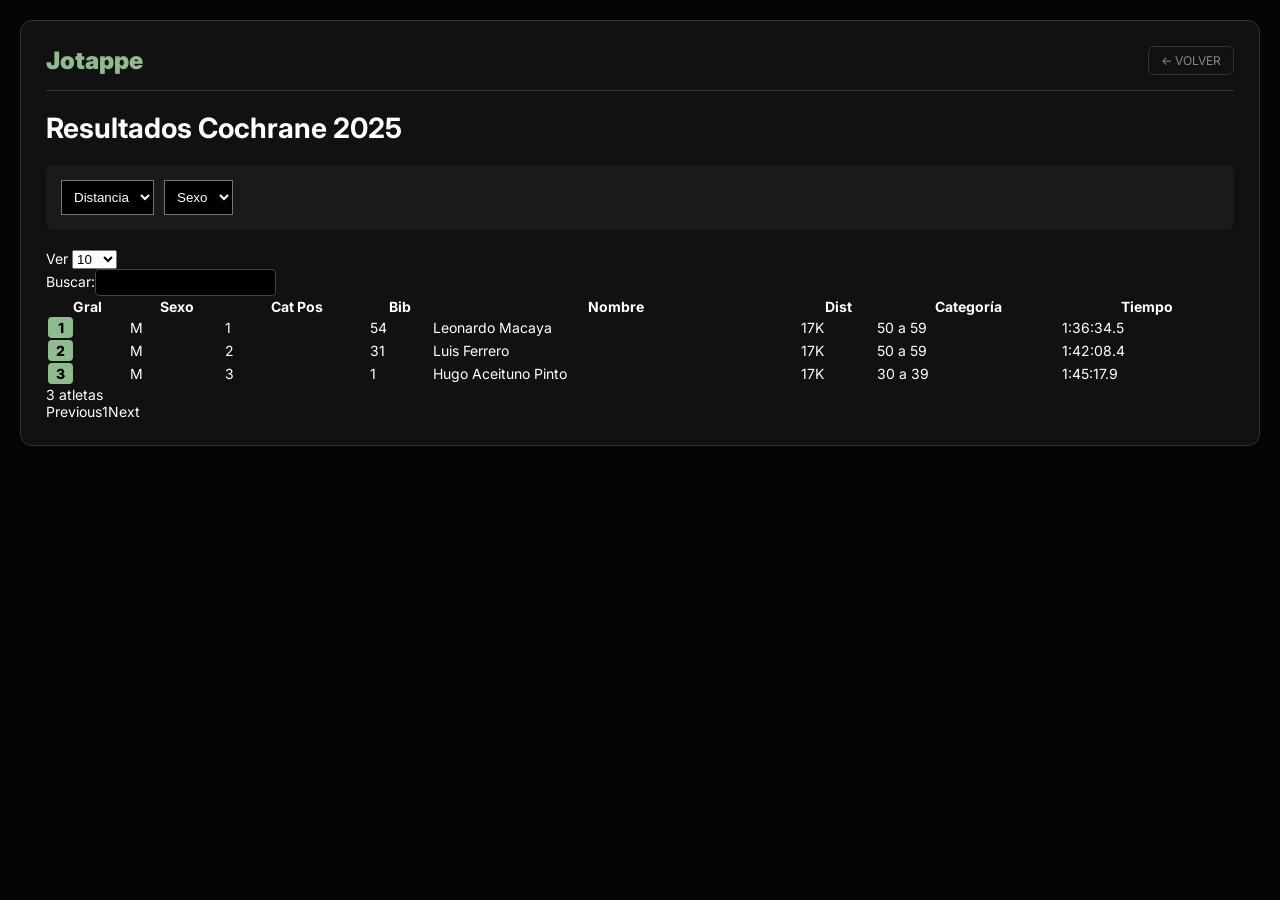
==== cronometraje/cochrane-patagonia-trail-2025/index.html @ 4afd84f4 "feat: importar prototipo Jotappe v2 y preservar páginas deportivas" ====
<!DOCTYPE html>
<html lang="es">
<head>
    <meta charset="UTF-8">
    <meta name="viewport" content="width=device-width, initial-scale=1.0, maximum-scale=1.0, user-scalable=no">
    <title>Resultados Cochrane 2025 | CDT Timing</title>
    
    <link href="https://fonts.googleapis.com/css2?family=Inter:wght@400;700;900&display=swap" rel="stylesheet">
    
    <link rel="stylesheet" href="https://cdn.datatables.net/1.13.6/css/jquery.dataTables.min.css">
    <link rel="stylesheet" href="https://cdn.datatables.net/responsive/2.5.0/css/responsive.dataTables.min.css">
    
    <style>
        :root { --accent: #8fbc8f; --bg-dark: #050505; --text-main: #ffffff; }
        * { box-sizing: border-box; margin: 0; padding: 0; }
        body { background: var(--bg-dark); font-family: 'Inter', sans-serif; color: var(--text-main); padding: 20px; font-size: 14px; }
        .container { max-width: 1300px; margin: 0 auto; background: #111; padding: 25px; border-radius: 12px; border: 1px solid #333; }
        header { display: flex; justify-content: space-between; align-items: center; margin-bottom: 20px; border-bottom: 1px solid #333; padding-bottom: 15px; }
        .logo { font-weight: 900; font-size: 24px; color: var(--accent); text-decoration: none; }
        .back-btn { color: #888; text-decoration: none; font-size: 12px; text-transform: uppercase; border: 1px solid #333; padding: 6px 12px; border-radius: 6px; }
        .rank-badge { font-weight: 800; background: #333; padding: 2px 6px; border-radius: 4px; min-width: 25px; display: inline-block; text-align: center; }
        .rank-gen { background: var(--accent); color: #000; }
        /* Estilo para inputs de búsqueda de DataTables */
        .dataTables_filter input { background: #000 !important; color: #fff !important; border: 1px solid #444 !important; border-radius: 4px; padding: 5px; }
    </style>
</head>
<body>
    <div class="container">
        <header>
            <a href="../../index.html" class="logo">Jotappe</a>
            <a href="../../cronometraje-deportivo.html" class="back-btn">← Volver</a>
        </header>

        <h1 style="margin-bottom: 20px;">Resultados Cochrane 2025</h1>

        <div style="display: flex; gap: 10px; margin-bottom: 20px; background: #1a1a1a; padding: 15px; border-radius: 8px;">
            <select id="filtroDistancia" style="background:#000; color:#fff; padding:8px;"><option value="">Distancia</option></select>
            <select id="filtroSexo" style="background:#000; color:#fff; padding:8px;"><option value="">Sexo</option><option value="M">M</option><option value="F">F</option></select>
        </div>

        <table id="tablaResultados" class="display responsive nowrap" style="width:100%">
            <thead>
                <tr><th>Gral</th><th>Sexo</th><th>Cat Pos</th><th>Bib</th><th>Nombre</th><th>Dist</th><th>Categoría</th><th>Tiempo</th></tr>
            </thead>
            <tbody></tbody>
        </table>
    </div>

    <script src="../../assets/jquery-3.7.0.min.js"></script>
    <script src="../../assets/jquery.dataTables.min.js"></script> <script src="../../assets/dataTables.responsive.min.js"></script>

    <script>
        const rawData = [["1", "54", "Leonardo Macaya", "17K", "50 a 59", "1:36:34.5"], ["2", "31", "Luis Ferrero", "17K", "50 a 59", "1:42:08.4"], ["3", "1", "Hugo Aceituno Pinto", "17K", "30 a 39", "1:45:17.9"]]; // Pega aquí los 202

        $(document).ready(function() {
            let processedData = rawData.map(row => ({
                posGral: row[0], bib: row[1], nombre: row[2], dist: row[3],
                sexo: row[4].includes(' F') ? 'F' : 'M',
                originalCat: row[4], tiempo: row[5]
            }));

            var table = $('#tablaResultados').DataTable({
                data: processedData,
                columns: [
                    { data: 'posGral', render: d => `<span class="rank-badge rank-gen">${d}</span>` },
                    { data: null, render: d => d.sexo },
                    { data: 'posGral' },
                    { data: 'bib' },
                    { data: 'nombre' },
                    { data: 'dist' },
                    { data: 'originalCat' },
                    { data: 'tiempo' }
                ],
                responsive: true,
                language: { search: "Buscar:", lengthMenu: "Ver _MENU_", info: "_TOTAL_ atletas" },
                initComplete: function() {
                    let dists = [...new Set(processedData.map(r => r.dist))];
                    dists.forEach(d => $('#filtroDistancia').append(`<option value="${d}">${d}</option>`));
                }
            });

            $('#filtroDistancia, #filtroSexo').on('change', function() {
                table.column(5).search($('#filtroDistancia').val());
                table.column(1).search($('#filtroSexo').val());
                table.draw();
            });
        });
    </script>
</body>
</html>
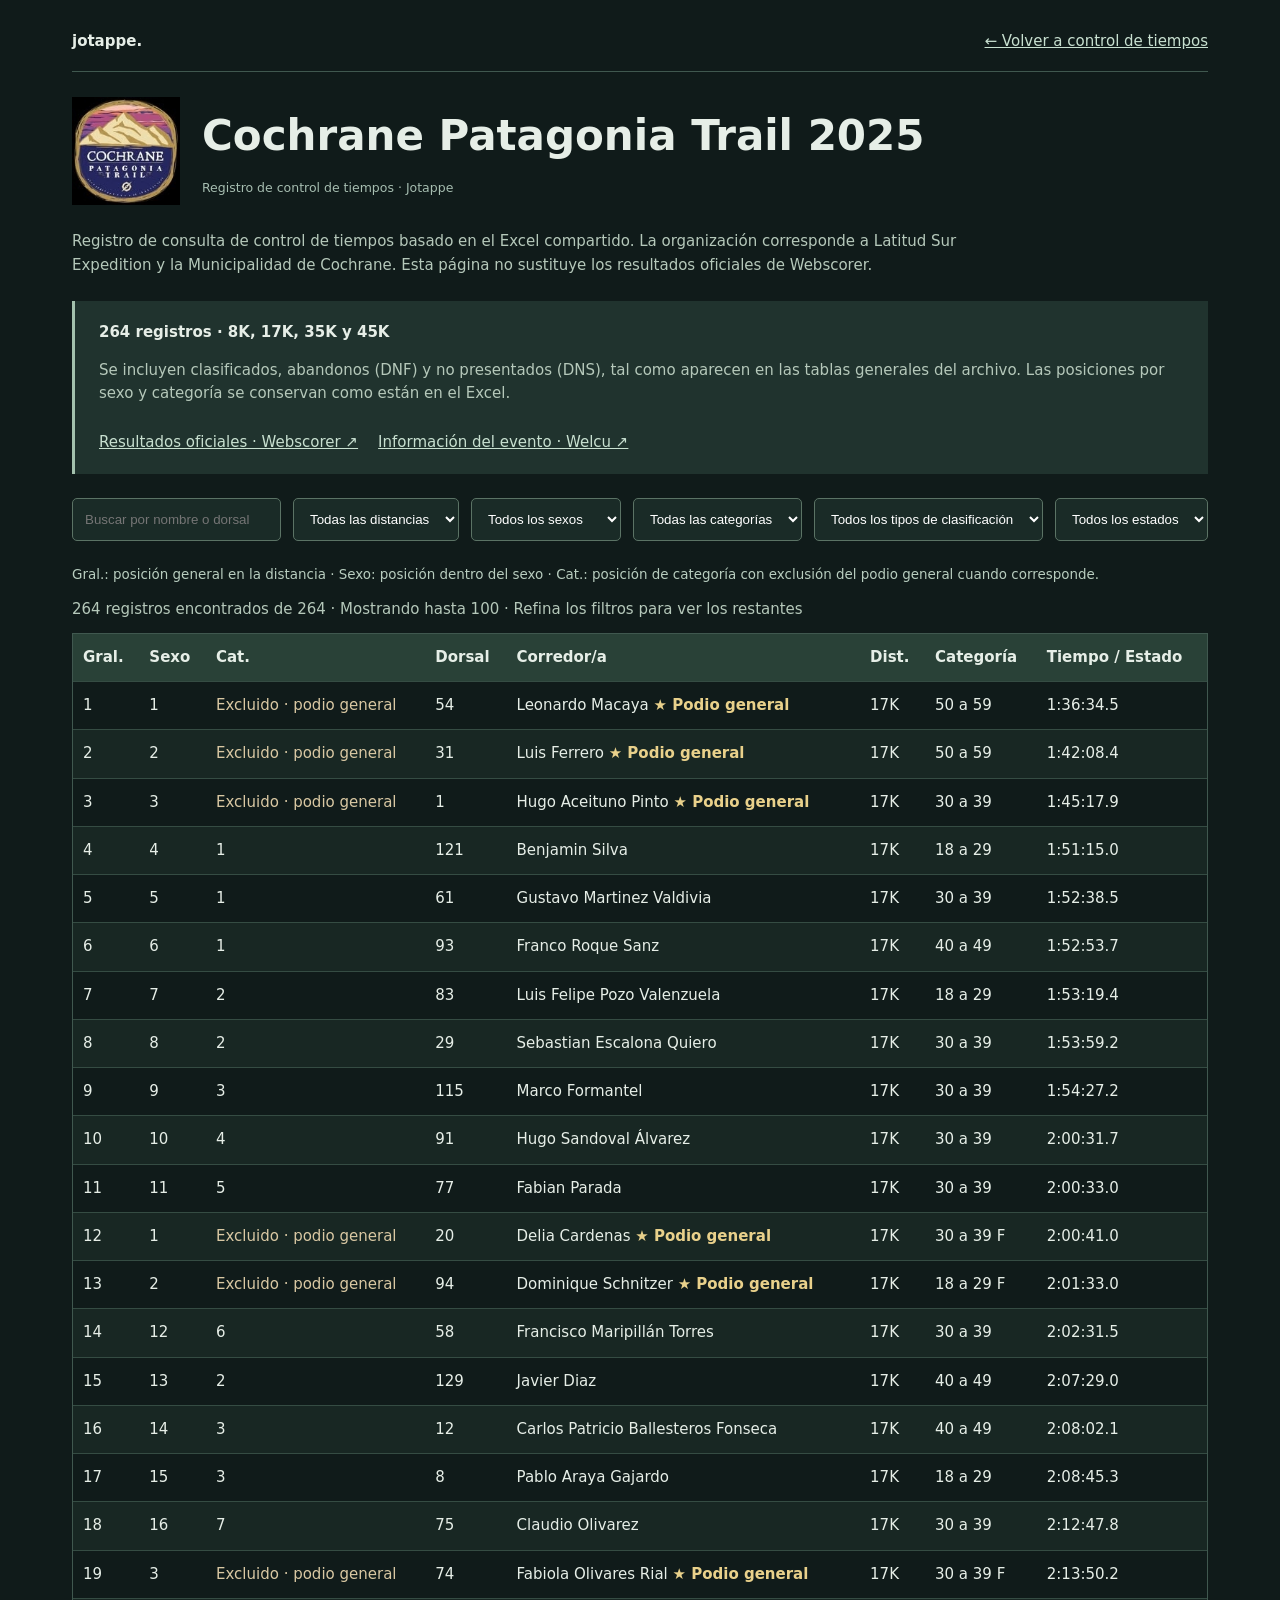
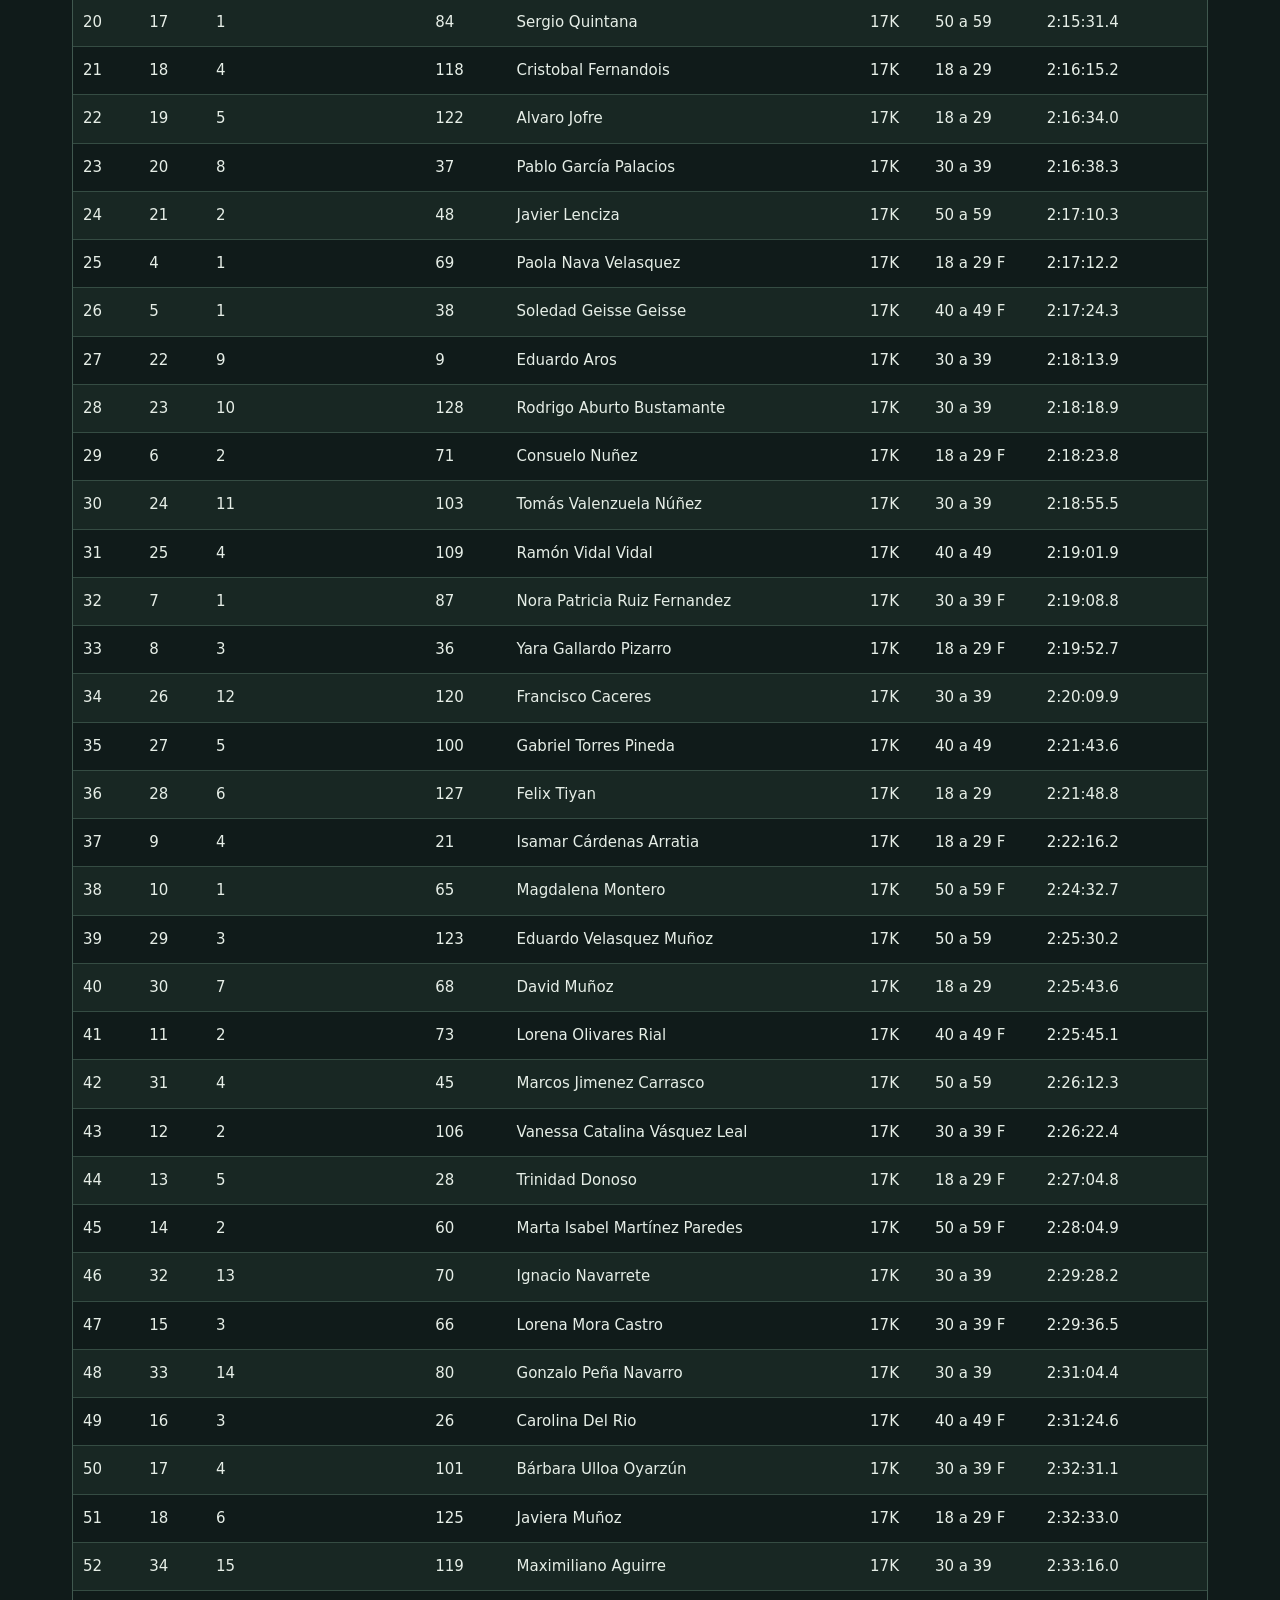
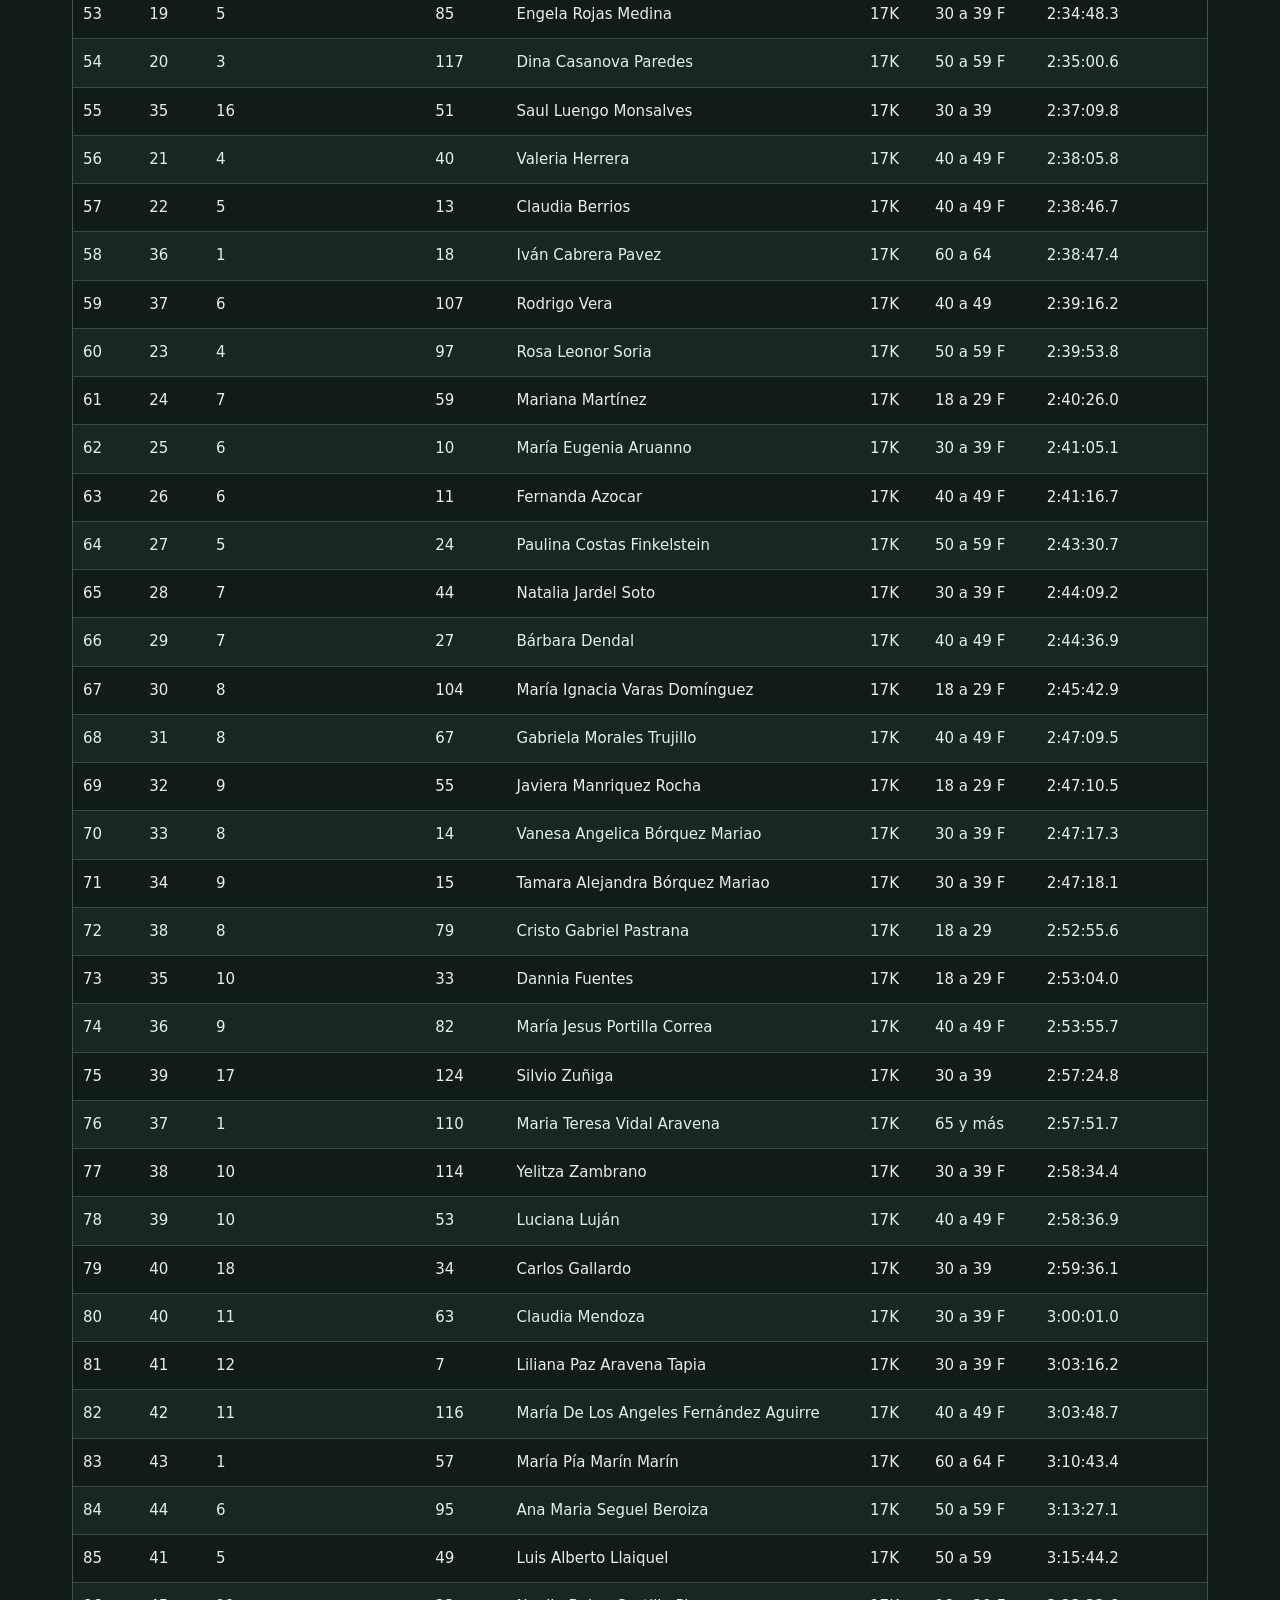
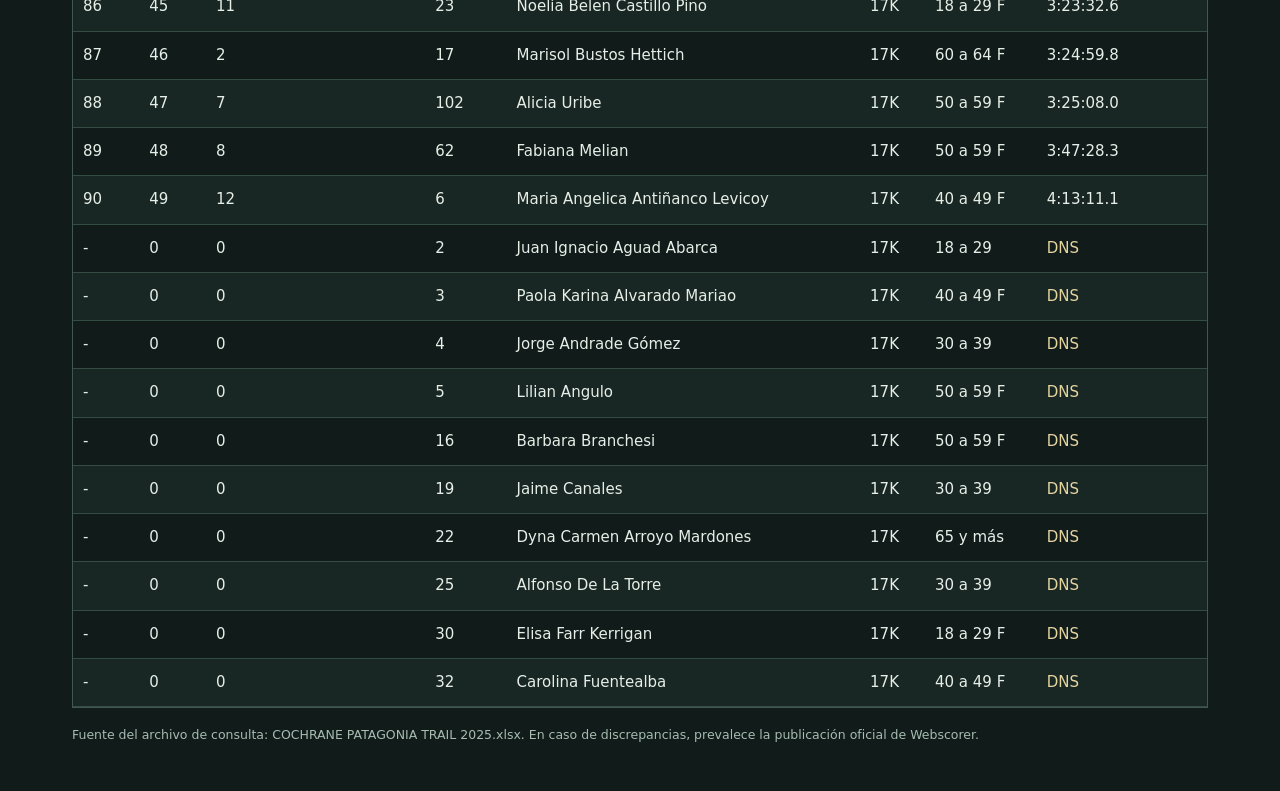
==== commit 5ae1dc9b: "publish: consulta Cochrane 2025 validada con Webscorer, sin cuadro de premiacion" ====
--- a/cronometraje/cochrane-patagonia-trail-2025/index.html
+++ b/cronometraje/cochrane-patagonia-trail-2025/index.html
@@ -1,90 +1,2 @@
-<!DOCTYPE html>
-<html lang="es">
-<head>
-    <meta charset="UTF-8">
-    <meta name="viewport" content="width=device-width, initial-scale=1.0, maximum-scale=1.0, user-scalable=no">
-    <title>Resultados Cochrane 2025 | CDT Timing</title>
-    
-    <link href="https://fonts.googleapis.com/css2?family=Inter:wght@400;700;900&display=swap" rel="stylesheet">
-    
-    <link rel="stylesheet" href="https://cdn.datatables.net/1.13.6/css/jquery.dataTables.min.css">
-    <link rel="stylesheet" href="https://cdn.datatables.net/responsive/2.5.0/css/responsive.dataTables.min.css">
-    
-    <style>
-        :root { --accent: #8fbc8f; --bg-dark: #050505; --text-main: #ffffff; }
-        * { box-sizing: border-box; margin: 0; padding: 0; }
-        body { background: var(--bg-dark); font-family: 'Inter', sans-serif; color: var(--text-main); padding: 20px; font-size: 14px; }
-        .container { max-width: 1300px; margin: 0 auto; background: #111; padding: 25px; border-radius: 12px; border: 1px solid #333; }
-        header { display: flex; justify-content: space-between; align-items: center; margin-bottom: 20px; border-bottom: 1px solid #333; padding-bottom: 15px; }
-        .logo { font-weight: 900; font-size: 24px; color: var(--accent); text-decoration: none; }
-        .back-btn { color: #888; text-decoration: none; font-size: 12px; text-transform: uppercase; border: 1px solid #333; padding: 6px 12px; border-radius: 6px; }
-        .rank-badge { font-weight: 800; background: #333; padding: 2px 6px; border-radius: 4px; min-width: 25px; display: inline-block; text-align: center; }
-        .rank-gen { background: var(--accent); color: #000; }
-        /* Estilo para inputs de búsqueda de DataTables */
-        .dataTables_filter input { background: #000 !important; color: #fff !important; border: 1px solid #444 !important; border-radius: 4px; padding: 5px; }
-    </style>
-</head>
-<body>
-    <div class="container">
-        <header>
-            <a href="../../index.html" class="logo">Jotappe</a>
-            <a href="../../cronometraje-deportivo.html" class="back-btn">← Volver</a>
-        </header>
-
-        <h1 style="margin-bottom: 20px;">Resultados Cochrane 2025</h1>
-
-        <div style="display: flex; gap: 10px; margin-bottom: 20px; background: #1a1a1a; padding: 15px; border-radius: 8px;">
-            <select id="filtroDistancia" style="background:#000; color:#fff; padding:8px;"><option value="">Distancia</option></select>
-            <select id="filtroSexo" style="background:#000; color:#fff; padding:8px;"><option value="">Sexo</option><option value="M">M</option><option value="F">F</option></select>
-        </div>
-
-        <table id="tablaResultados" class="display responsive nowrap" style="width:100%">
-            <thead>
-                <tr><th>Gral</th><th>Sexo</th><th>Cat Pos</th><th>Bib</th><th>Nombre</th><th>Dist</th><th>Categoría</th><th>Tiempo</th></tr>
-            </thead>
-            <tbody></tbody>
-        </table>
-    </div>
-
-    <script src="../../assets/jquery-3.7.0.min.js"></script>
-    <script src="../../assets/jquery.dataTables.min.js"></script> <script src="../../assets/dataTables.responsive.min.js"></script>
-
-    <script>
-        const rawData = [["1", "54", "Leonardo Macaya", "17K", "50 a 59", "1:36:34.5"], ["2", "31", "Luis Ferrero", "17K", "50 a 59", "1:42:08.4"], ["3", "1", "Hugo Aceituno Pinto", "17K", "30 a 39", "1:45:17.9"]]; // Pega aquí los 202
-
-        $(document).ready(function() {
-            let processedData = rawData.map(row => ({
-                posGral: row[0], bib: row[1], nombre: row[2], dist: row[3],
-                sexo: row[4].includes(' F') ? 'F' : 'M',
-                originalCat: row[4], tiempo: row[5]
-            }));
-
-            var table = $('#tablaResultados').DataTable({
-                data: processedData,
-                columns: [
-                    { data: 'posGral', render: d => `<span class="rank-badge rank-gen">${d}</span>` },
-                    { data: null, render: d => d.sexo },
-                    { data: 'posGral' },
-                    { data: 'bib' },
-                    { data: 'nombre' },
-                    { data: 'dist' },
-                    { data: 'originalCat' },
-                    { data: 'tiempo' }
-                ],
-                responsive: true,
-                language: { search: "Buscar:", lengthMenu: "Ver _MENU_", info: "_TOTAL_ atletas" },
-                initComplete: function() {
-                    let dists = [...new Set(processedData.map(r => r.dist))];
-                    dists.forEach(d => $('#filtroDistancia').append(`<option value="${d}">${d}</option>`));
-                }
-            });
-
-            $('#filtroDistancia, #filtroSexo').on('change', function() {
-                table.column(5).search($('#filtroDistancia').val());
-                table.column(1).search($('#filtroSexo').val());
-                table.draw();
-            });
-        });
-    </script>
-</body>
-</html>
+<!doctype html><html lang="es"><head><meta charset="utf-8"><meta name="viewport" content="width=device-width,initial-scale=1"><title>Registro de control de tiempos · Cochrane Patagonia Trail 2025 | Jotappe</title><style>
+:root{color-scheme:dark;--bg:#101b1a;--card:#20332e;--line:#40584f;--txt:#e6eee7;--muted:#b5c8ba}*{box-sizing:border-box}body{margin:0;background:var(--bg);color:var(--txt);font:15px/1.55 system-ui,Arial,sans-serif}.wrap{max-width:1180px;margin:auto;padding:30px 22px}header{display:flex;justify-content:space-between;align-items:center;border-bottom:1px solid var(--line);padding-bottom:18px}.event-header{display:flex;gap:22px;align-items:center;margin:25px 0}.event-logo{width:108px;height:108px;object-fit:contain;flex-shrink:0}.event-header h1{margin:0 0 8px}.podium{font-weight:700;color:#e9d18b}.no-category{color:#d9c8a3}.award-legend{font-size:.84rem;color:#b8cdbf;margin-bottom:12px}@media(max-width:600px){.event-logo{width:78px;height:78px}.event-header{gap:12px}}a{color:#c8e0d0}h1{font-size:clamp(26px,4vw,42px);margin:32px 0 10px}p{color:var(--muted)}.intro{max-width:900px}.meta{background:var(--card);padding:20px 24px;margin:24px 0;border-left:3px solid #a3c1ad}.filters{display:flex;flex-wrap:wrap;gap:12px;margin:24px 0}.filters>*{background:#1a2b27;border:1px solid #5b7365;color:white;padding:12px;border-radius:5px;min-width:150px}input{flex:1;min-width:220px}.stats{color:var(--muted);margin:12px 0}.table-scroll{overflow-x:auto;border:1px solid var(--line)}table{border-collapse:collapse;width:100%;min-width:860px}th,td{text-align:left;padding:12px 10px;border-bottom:1px solid #354c43}th{background:#294137;position:sticky;top:0}tr:nth-child(even){background:#182723}.status{color:#e3d4a0}small{color:#a6bdb0}.links{display:flex;gap:20px;flex-wrap:wrap;margin-top:25px}@media(max-width:600px){.wrap{padding:18px 12px}.meta{padding:16px}.filters>*{flex:1}}</style></head><body><main class="wrap"><header><strong>jotappe.</strong><a href="../../cronometraje-deportivo.html">← Volver a control de tiempos</a></header><div class="event-header"><img class="event-logo" src="[data-uri]" alt="Logotipo oficial de Cochrane Patagonia Trail 2025"><div><h1>Cochrane Patagonia Trail 2025</h1><small>Registro de control de tiempos · Jotappe</small></div></div><p class="intro">Registro de consulta de control de tiempos basado en el Excel compartido. La organización corresponde a Latitud Sur Expedition y la Municipalidad de Cochrane. Esta página no sustituye los resultados oficiales de Webscorer.</p><div class="meta"><strong>264 registros · 8K, 17K, 35K y 45K</strong><p>Se incluyen clasificados, abandonos (DNF) y no presentados (DNS), tal como aparecen en las tablas generales del archivo. Las posiciones por sexo y categoría se conservan como están en el Excel.</p><div class="links"><a href="https://www.webscorer.com/race?raceid=414865&amp;embed=1" target="_blank" rel="noopener">Resultados oficiales · Webscorer ↗</a><a href="https://welcu.com/lse-latitud-sur/cochrane-patagonia-trail-2025" target="_blank" rel="noopener">Información del evento · Welcu ↗</a></div></div><div class="filters"><input id="q" type="search" placeholder="Buscar por nombre o dorsal" aria-label="Buscar"><select id="dist"><option value="">Todas las distancias</option><option>8K</option><option>17K</option><option>35K</option><option>45K</option></select><select id="gender"><option value="">Todos los sexos</option><option value="F">Femenino</option><option value="M">Masculino</option></select><select id="category"><option value="">Todas las categorías</option></select><select id="award"><option value="">Todos los tipos de clasificación</option><option value="podium">Podio general por sexo</option><option value="category">Clasificación por categoría</option></select><select id="status"><option value="">Todos los estados</option><option value="FIN">Con tiempo</option><option value="DNS">DNS</option><option value="DNF">DNF</option></select></div><p class="award-legend">Gral.: posición general en la distancia · Sexo: posición dentro del sexo · Cat.: posición de categoría con exclusión del podio general cuando corresponde.</p><p class="stats" id="count" aria-live="polite"></p><div class="table-scroll"><table><thead><tr><th>Gral.</th><th>Sexo</th><th>Cat.</th><th>Dorsal</th><th>Corredor/a</th><th>Dist.</th><th>Categoría</th><th>Tiempo / Estado</th></tr></thead><tbody id="body"></tbody></table></div><p><small>Fuente del archivo de consulta: COCHRANE PATAGONIA TRAIL 2025.xlsx. En caso de discrepancias, prevalece la publicación oficial de Webscorer.</small></p></main><script>const DATA=[["1","54","Leonardo Macaya","17K","50 a 59","M","1:36:34.5","1","0"],["2","31","Luis Ferrero","17K","50 a 59","M","1:42:08.4","2","0"],["3","1","Hugo Aceituno Pinto","17K","30 a 39","M","1:45:17.9","3","0"],["4","121","Benjamin Silva","17K","18 a 29","M","1:51:15.0","4","1"],["5","61","Gustavo Martinez Valdivia","17K","30 a 39","M","1:52:38.5","5","1"],["6","93","Franco Roque Sanz","17K","40 a 49","M","1:52:53.7","6","1"],["7","83","Luis Felipe Pozo Valenzuela","17K","18 a 29","M","1:53:19.4","7","2"],["8","29","Sebastian Escalona Quiero","17K","30 a 39","M","1:53:59.2","8","2"],["9","115","Marco Formantel","17K","30 a 39","M","1:54:27.2","9","3"],["10","91","Hugo Sandoval Álvarez","17K","30 a 39","M","2:00:31.7","10","4"],["11","77","Fabian Parada","17K","30 a 39","M","2:00:33.0","11","5"],["12","20","Delia Cardenas","17K","30 a 39 F","F","2:00:41.0","1","0"],["13","94","Dominique Schnitzer","17K","18 a 29 F","F","2:01:33.0","2","0"],["14","58","Francisco Maripillán Torres","17K","30 a 39","M","2:02:31.5","12","6"],["15","129","Javier Diaz","17K","40 a 49","M","2:07:29.0","13","2"],["16","12","Carlos Patricio Ballesteros Fonseca","17K","40 a 49","M","2:08:02.1","14","3"],["17","8","Pablo Araya Gajardo","17K","18 a 29","M","2:08:45.3","15","3"],["18","75","Claudio Olivarez","17K","30 a 39","M","2:12:47.8","16","7"],["19","74","Fabiola Olivares Rial","17K","30 a 39 F","F","2:13:50.2","3","0"],["20","84","Sergio Quintana","17K","50 a 59","M","2:15:31.4","17","1"],["21","118","Cristobal Fernandois","17K","18 a 29","M","2:16:15.2","18","4"],["22","122","Alvaro Jofre","17K","18 a 29","M","2:16:34.0","19","5"],["23","37","Pablo García Palacios","17K","30 a 39","M","2:16:38.3","20","8"],["24","48","Javier Lenciza","17K","50 a 59","M","2:17:10.3","21","2"],["25","69","Paola Nava Velasquez","17K","18 a 29 F","F","2:17:12.2","4","1"],["26","38","Soledad Geisse Geisse","17K","40 a 49 F","F","2:17:24.3","5","1"],["27","9","Eduardo Aros","17K","30 a 39","M","2:18:13.9","22","9"],["28","128","Rodrigo Aburto Bustamante","17K","30 a 39","M","2:18:18.9","23","10"],["29","71","Consuelo Nuñez","17K","18 a 29 F","F","2:18:23.8","6","2"],["30","103","Tomás Valenzuela Núñez","17K","30 a 39","M","2:18:55.5","24","11"],["31","109","Ramón Vidal Vidal","17K","40 a 49","M","2:19:01.9","25","4"],["32","87","Nora Patricia Ruiz Fernandez","17K","30 a 39 F","F","2:19:08.8","7","1"],["33","36","Yara Gallardo Pizarro","17K","18 a 29 F","F","2:19:52.7","8","3"],["34","120","Francisco Caceres","17K","30 a 39","M","2:20:09.9","26","12"],["35","100","Gabriel Torres Pineda","17K","40 a 49","M","2:21:43.6","27","5"],["36","127","Felix Tiyan","17K","18 a 29","M","2:21:48.8","28","6"],["37","21","Isamar Cárdenas Arratia","17K","18 a 29 F","F","2:22:16.2","9","4"],["38","65","Magdalena Montero","17K","50 a 59 F","F","2:24:32.7","10","1"],["39","123","Eduardo Velasquez Muñoz","17K","50 a 59","M","2:25:30.2","29","3"],["40","68","David Muñoz","17K","18 a 29","M","2:25:43.6","30","7"],["41","73","Lorena Olivares Rial","17K","40 a 49 F","F","2:25:45.1","11","2"],["42","45","Marcos Jimenez Carrasco","17K","50 a 59","M","2:26:12.3","31","4"],["43","106","Vanessa Catalina Vásquez Leal","17K","30 a 39 F","F","2:26:22.4","12","2"],["44","28","Trinidad Donoso","17K","18 a 29 F","F","2:27:04.8","13","5"],["45","60","Marta Isabel Martínez Paredes","17K","50 a 59 F","F","2:28:04.9","14","2"],["46","70","Ignacio Navarrete","17K","30 a 39","M","2:29:28.2","32","13"],["47","66","Lorena Mora Castro","17K","30 a 39 F","F","2:29:36.5","15","3"],["48","80","Gonzalo Peña Navarro","17K","30 a 39","M","2:31:04.4","33","14"],["49","26","Carolina Del Rio","17K","40 a 49 F","F","2:31:24.6","16","3"],["50","101","Bárbara Ulloa Oyarzún","17K","30 a 39 F","F","2:32:31.1","17","4"],["51","125","Javiera Muñoz","17K","18 a 29 F","F","2:32:33.0","18","6"],["52","119","Maximiliano Aguirre","17K","30 a 39","M","2:33:16.0","34","15"],["53","85","Engela Rojas Medina","17K","30 a 39 F","F","2:34:48.3","19","5"],["54","117","Dina Casanova Paredes","17K","50 a 59 F","F","2:35:00.6","20","3"],["55","51","Saul Luengo Monsalves","17K","30 a 39","M","2:37:09.8","35","16"],["56","40","Valeria Herrera","17K","40 a 49 F","F","2:38:05.8","21","4"],["57","13","Claudia Berrios","17K","40 a 49 F","F","2:38:46.7","22","5"],["58","18","Iván Cabrera Pavez","17K","60 a 64","M","2:38:47.4","36","1"],["59","107","Rodrigo Vera","17K","40 a 49","M","2:39:16.2","37","6"],["60","97","Rosa Leonor Soria","17K","50 a 59 F","F","2:39:53.8","23","4"],["61","59","Mariana Martínez","17K","18 a 29 F","F","2:40:26.0","24","7"],["62","10","María Eugenia Aruanno","17K","30 a 39 F","F","2:41:05.1","25","6"],["63","11","Fernanda Azocar","17K","40 a 49 F","F","2:41:16.7","26","6"],["64","24","Paulina Costas Finkelstein","17K","50 a 59 F","F","2:43:30.7","27","5"],["65","44","Natalia Jardel Soto","17K","30 a 39 F","F","2:44:09.2","28","7"],["66","27","Bárbara Dendal","17K","40 a 49 F","F","2:44:36.9","29","7"],["67","104","María Ignacia Varas Domínguez","17K","18 a 29 F","F","2:45:42.9","30","8"],["68","67","Gabriela Morales Trujillo","17K","40 a 49 F","F","2:47:09.5","31","8"],["69","55","Javiera Manriquez Rocha","17K","18 a 29 F","F","2:47:10.5","32","9"],["70","14","Vanesa Angelica Bórquez Mariao","17K","30 a 39 F","F","2:47:17.3","33","8"],["71","15","Tamara Alejandra Bórquez Mariao","17K","30 a 39 F","F","2:47:18.1","34","9"],["72","79","Cristo Gabriel Pastrana","17K","18 a 29","M","2:52:55.6","38","8"],["73","33","Dannia Fuentes","17K","18 a 29 F","F","2:53:04.0","35","10"],["74","82","María Jesus Portilla Correa","17K","40 a 49 F","F","2:53:55.7","36","9"],["75","124","Silvio Zuñiga","17K","30 a 39","M","2:57:24.8","39","17"],["76","110","Maria Teresa Vidal Aravena","17K","65 y más","F","2:57:51.7","37","1"],["77","114","Yelitza Zambrano","17K","30 a 39 F","F","2:58:34.4","38","10"],["78","53","Luciana Luján","17K","40 a 49 F","F","2:58:36.9","39","10"],["79","34","Carlos Gallardo","17K","30 a 39","M","2:59:36.1","40","18"],["80","63","Claudia Mendoza","17K","30 a 39 F","F","3:00:01.0","40","11"],["81","7","Liliana Paz Aravena Tapia","17K","30 a 39 F","F","3:03:16.2","41","12"],["82","116","María De Los Angeles Fernández Aguirre","17K","40 a 49 F","F","3:03:48.7","42","11"],["83","57","María Pía Marín Marín","17K","60 a 64 F","F","3:10:43.4","43","1"],["84","95","Ana Maria Seguel Beroiza","17K","50 a 59 F","F","3:13:27.1","44","6"],["85","49","Luis Alberto Llaiquel","17K","50 a 59","M","3:15:44.2","41","5"],["86","23","Noelia Belen Castillo Pino","17K","18 a 29 F","F","3:23:32.6","45","11"],["87","17","Marisol Bustos Hettich","17K","60 a 64 F","F","3:24:59.8","46","2"],["88","102","Alicia Uribe","17K","50 a 59 F","F","3:25:08.0","47","7"],["89","62","Fabiana Melian","17K","50 a 59 F","F","3:47:28.3","48","8"],["90","6","Maria Angelica Antiñanco Levicoy","17K","40 a 49 F","F","4:13:11.1","49","12"],["-","2","Juan Ignacio Aguad Abarca","17K","18 a 29","M","DNS","0","0"],["-","3","Paola Karina Alvarado Mariao","17K","40 a 49 F","F","DNS","0","0"],["-","4","Jorge Andrade Gómez","17K","30 a 39","M","DNS","0","0"],["-","5","Lilian Angulo","17K","50 a 59 F","F","DNS","0","0"],["-","16","Barbara Branchesi","17K","50 a 59 F","F","DNS","0","0"],["-","19","Jaime Canales","17K","30 a 39","M","DNS","0","0"],["-","22","Dyna Carmen Arroyo Mardones","17K","65 y más","F","DNS","0","0"],["-","25","Alfonso De La Torre","17K","30 a 39","M","DNS","0","0"],["-","30","Elisa Farr Kerrigan","17K","18 a 29 F","F","DNS","0","0"],["-","32","Carolina Fuentealba","17K","40 a 49 F","F","DNS","0","0"],["-","35","Francisco Gallardo Barrientos","17K","30 a 39","M","DNS","0","0"],["-","39","Daniel Groves","17K","40 a 49","M","DNS","0","0"],["-","41","Victoria Andrea Huenuman","17K","30 a 39 F","F","DNS","0","0"],["-","42","Q Isamitt","17K","40 a 49","M","DNS","0","0"],["-","43","Eduardo Jara Bizama","17K","40 a 49","M","DNS","0","0"],["-","47","Ismael Lemos","17K","50 a 59","M","DNS","0","0"],["-","50","Isidora Llarena","17K","30 a 39 F","F","DNS","0","0"],["-","56","Gonzalo Marchant","17K","30 a 39","M","DNS","0","0"],["-","64","David Millalonco","17K","30 a 39","M","DNS","0","0"],["-","72","Paulina Olivares Alarcón","17K","18 a 29 F","F","DNS","0","0"],["-","76","Simón Jesús Pacheco Zurita","17K","30 a 39","M","DNS","0","0"],["-","78","Pamela Paredes Munoz","17K","50 a 59 F","F","DNS","0","0"],["-","81","Monserrat Poblete Roa","17K","30 a 39 F","F","DNS","0","0"],["-","86","Romina Rosas Castro","17K","30 a 39 F","F","DNS","0","0"],["-","88","Adriana Rutherford","17K","30 a 39 F","F","DNS","0","0"],["-","89","Juan Alejandro Sáenz Passeron","17K","30 a 39","M","DNS","0","0"],["-","90","Benjamin Sandoval","17K","18 a 29","M","DNS","0","0"],["-","92","Kevin Alexander Santander Espinoza","17K","18 a 29","M","DNS","0","0"],["-","96","Michael Simon","17K","40 a 49","M","DNS","0","0"],["-","98","Viktoria Stoiser","17K","30 a 39 F","F","DNS","0","0"],["-","99","Joao Teran Flores","17K","30 a 39","M","DNS","0","0"],["-","105","Maria Consuelo Vargas","17K","30 a 39 F","F","DNS","0","0"],["-","108","Sebastián Victorero","17K","50 a 59","M","DNS","0","0"],["-","111","Tamara Villa","17K","18 a 29 F","F","DNS","0","0"],["-","112","Eduardo Villafranca","17K","40 a 49","M","DNS","0","0"],["-","113","Bladymir Vogt","17K","40 a 49","M","DNS","0","0"],["-","126","Armin Rodriguez","17K","18 a 29","M","DNS","0","0"],["1","239","Eugenio Parra","35K","40 a 49","M","3:56:30.7","1","0"],["2","224","Gustavo Jara","35K","30 a 39","M","4:25:31.1","2","0"],["3","200","Cristian Aguilar","35K","30 a 39","M","4:37:19.7","3","0"],["4","253","Nicolas Valdivieso","35K","40 a 49","M","4:37:36.0","4","1"],["5","213","Pilar Corvalán","35K","30 a 39 F","F","4:39:35.9","1","0"],["6","229","Felipe Montero Brunner","35K","50 a 59","M","4:53:09.3","5","1"],["7","216","Cristian Díaz Guzmán","35K","18 a 29","M","4:54:13.4","6","1"],["8","206","Ivan Silva","35K","30 a 39","M","4:57:19.6","7","1"],["9","261","Maxine Ritter Van De Kamp","35K","18 a 29 F","F","5:15:33.8","2","0"],["10","264","Botros Toro","35K","30 a 39","M","5:17:50.3","8","2"],["11","259","Lorena Villalobos","35K","30 a 39 F","F","5:25:49.7","3","0"],["12","209","Karina Carcamo","35K","30 a 39 F","F","5:26:34.8","4","1"],["13","214","Natalia De Rays Reyes","35K","18 a 29 F","F","5:27:32.8","5","1"],["14","223","Icsen Jara","35K","50 a 59 F","F","5:31:31.7","6","1"],["15","263","Camila Martens","35K","30 a 39 F","F","5:36:00.7","7","2"],["16","245","Mauricio Rojas Molina","35K","30 a 39","M","5:39:04.9","9","3"],["17","257","Rafael Vargas","35K","50 a 59","M","5:39:24.7","10","2"],["18","208","Francisca Campos","35K","18 a 29 F","F","5:42:11.7","8","2"],["19","243","Paola Rial","35K","40 a 49 F","F","5:48:51.6","9","1"],["20","234","Anibal Ocampos Sandoval","35K","30 a 39","M","5:52:38.4","11","4"],["21","233","Silvana Gabriela Nazer Tabares","35K","40 a 49 F","F","6:06:47.2","10","2"],["22","249","Maria Saumont","35K","40 a 49 F","F","6:14:36.1","11","3"],["23","252","Cristian Ulloa Barria","35K","40 a 49","M","6:20:16.6","12","2"],["24","227","Mirta Martinez","35K","40 a 49 F","F","6:20:34.9","12","4"],["25","211","Denisse Catricura","35K","30 a 39 F","F","6:26:04.6","13","3"],["26","236","Teresita Ortiz Arellano","35K","18 a 29 F","F","6:32:32.9","14","3"],["27","203","Hector Barriga Catelican","35K","40 a 49","M","6:38:26.8","13","3"],["28","221","Alfredo Guinea","35K","50 a 59","M","6:39:21.3","14","3"],["29","248","Daiana Sanchez","35K","30 a 39 F","F","6:47:21.6","15","4"],["30","228","Roberto Mercado","35K","40 a 49 F","F","6:51:39.9","16","5"],["31","205","Migle Bobinaite","35K","30 a 39 F","F","6:54:44.6","17","5"],["32","204","Lucas Besasso Rodríguez","35K","30 a 39","M","6:58:59.8","15","5"],["33","238","Joaquin Parisi","35K","18 a 29","M","6:59:00.2","16","2"],["34","254","Pia Varela","35K","40 a 49 F","F","7:03:16.6","18","6"],["35","260","Elizabeth Walter","35K","30 a 39","M","7:19:12.1","17","6"],["36","207","Jorge Bustamante Moreira","35K","50 a 59","M","7:22:44.2","18","4"],["37","202","Anya Correa","35K","40 a 49 F","F","7:59:11.8","19","7"],["38","225","Margareth Aniuska Moraga Llaitureo","35K","40 a 49 F","F","8:13:20.8","20","8"],["-","217","Christian Eliessetch","35K","40 a 49","M","DNF","0","0"],["-","201","Ezequiel Aguirre Leiva","35K","40 a 49","M","DNS","0","0"],["-","210","Beatriz Castro","35K","30 a 39 F","F","DNS","0","0"],["-","212","Natalia Contreras Contreras","35K","30 a 39 F","F","DNS","0","0"],["-","215","Ignacio Díaz Catalán","35K","30 a 39","M","DNS","0","0"],["-","219","Hugo Gonzalez","35K","60 a 64","M","DNS","0","0"],["-","220","Maria Guarda","35K","50 a 59 F","F","DNS","0","0"],["-","222","Claudio Herrera De La Fuente","35K","50 a 59","M","DNS","0","0"],["-","226","Alejandro Madrid","35K","40 a 49","M","DNS","0","0"],["-","230","Manuel Montero M","35K","30 a 39","M","DNS","0","0"],["-","231","Daniel Alexis Mora Gómez","35K","18 a 29","M","DNS","0","0"],["-","232","Darling Morales Franco","35K","18 a 29 F","F","DNS","0","0"],["-","235","Benjamin Orive Cardenas","35K","18 a 29","M","DNS","0","0"],["-","237","Rodrigo Antonio Ortiz Jelvez","35K","40 a 49","M","DNS","0","0"],["-","240","Matias Ignacio Peña Herrera","35K","18 a 29","M","DNS","0","0"],["-","241","Ignacio Ramírez","35K","30 a 39","M","DNS","0","0"],["-","242","Francisca Reculé","35K","30 a 39 F","F","DNS","0","0"],["-","244","Ignacio Rojas","35K","30 a 39","M","DNS","0","0"],["-","246","Gabriela Russo Blanco","35K","30 a 39 F","F","DNS","0","0"],["-","247","Charles Saez Badilla","35K","50 a 59","M","DNS","0","0"],["-","251","Rocío Troncoso","35K","30 a 39 F","F","DNS","0","0"],["-","255","Florencia Varela","35K","18 a 29 F","F","DNS","0","0"],["-","258","Gabriela Vega","35K","30 a 39 F","F","DNS","0","0"],["-","262","Daniel Ramirez","35K","40 a 49","M","DNS","0","0"],["1","337","Stefhano Calderon","45K","30 a 39","M","4:07:51.7","1","0"],["2","336","Yonathan Vargas Espinoza","45K","18 a 29","M","4:26:04.1","2","0"],["3","330","Marco Rojas Olivared","45K","30 a 39","M","4:44:26.5","3","0"],["4","334","Cristóbal Troncoso Acosta","45K","18 a 29","M","4:51:52.3","4","1"],["5","325","Bastian Pardo","45K","18 a 29","M","4:57:27.6","5","2"],["6","305","Felix Javier Castillo Román","45K","18 a 29","M","5:19:25.3","6","3"],["7","316","Alonso Herrera","45K","30 a 39","M","5:21:41.0","7","1"],["8","310","Andres Delgado","45K","30 a 39","M","5:48:53.2","8","2"],["9","308","Gabriel Adolfo Curguan Catalan","45K","30 a 39","M","5:51:36.7","9","3"],["10","311","Federico Djeordjian","45K","40 a 49","M","5:59:31.2","10","1"],["11","313","Mauricio Ferrada","45K","50 a 59","M","6:13:42.7","11","1"],["12","329","Denisse Sella","45K","40 a 49 F","F","6:39:50.8","1","0"],["13","312","Ingrid Espinoza","45K","50 a 59 F","F","6:49:51.9","2","0"],["14","322","Marcia Miranda Escala","45K","30 a 39 F","F","6:50:46.4","3","0"],["15","317","Tanya Jimenez","45K","40 a 49 F","F","7:01:59.2","4","1"],["16","306","Cristóbal Chible Aburto","45K","40 a 49","M","7:07:43.2","12","2"],["17","309","Sergio De Amesti","45K","40 a 49","M","7:07:44.1","13","3"],["18","335","Hugo Urrutia","45K","50 a 59","M","7:15:53.3","14","2"],["19","304","Nelson Eduardo Cardenas","45K","50 a 59","M","7:15:55.0","15","3"],["20","300","Diana Aceituno","45K","30 a 39 F","F","7:19:44.0","5","1"],["21","303","Juan Antonio Bahamonde Aguila","45K","65 y más","M","7:42:27.2","16","1"],["22","323","Claudio Molina","45K","40 a 49","M","8:36:49.5","17","4"],["23","314","Jorge Flores Vargas","45K","50 a 59","M","8:36:50.6","18","4"],["-","301","Sebastian Avalos","45K","40 a 49","M","DNS","0","0"],["-","302","Pablo Alberto Bacci","45K","50 a 59","M","DNS","0","0"],["-","307","Jacqueline Cid","45K","50 a 59 F","F","DNS","0","0"],["-","315","Maria Jimena Gomez Romeo","45K","30 a 39 F","F","DNS","0","0"],["-","318","Nadine Lehner","45K","30 a 39 F","F","DNS","0","0"],["-","319","Andrea Loayza","45K","50 a 59 F","F","DNS","0","0"],["-","321","Jose Luis Mauret Oyarzo","45K","40 a 49","M","DNS","0","0"],["-","324","Patricio Pacheco Pacheco","45K","30 a 39","M","DNS","0","0"],["-","326","Gabriel Pérez Sarmiento","45K","30 a 39","M","DNS","0","0"],["-","328","Andres Javier Ramirez Espinoza","45K","30 a 39","M","DNS","0","0"],["-","331","Claudia Andrea Torres Aedo Torres Aedo","45K","30 a 39 F","F","DNS","0","0"],["-","332","Carlos Triviño Navarrete","45K","18 a 29","M","DNS","0","0"],["-","333","Christian Troncoso","45K","40 a 49","M","DNS","0","0"],["1","539","Antonio Rojas","8K","FAMILIAR","M","32:10.9","1","0"],["2","537","Aldrin Lagos","8K","FAMILIAR","M","35:31.5","2","0"],["3","510","Javier Andrés Martinez Acosta","8K","FAMILIAR","M","35:47.7","3","0"],["4","538","Juan Jose Cortes","8K","FAMILIAR","M","35:52.7","4","1"],["5","531","Vicente Cossio","8K","FAMILIAR","M","39:31.9","5","2"],["6","500","Antonia Bahamonde","8K","FAMILIAR F","F","40:13.2","1","0"],["7","534","Gonzalo Garces","8K","FAMILIAR","M","41:23.0","6","3"],["8","527","Paz Francisca Gatica","8K","FAMILIAR F","F","42:11.4","2","0"],["9","507","Manuel Jara","8K","FAMILIAR","M","42:13.9","7","4"],["10","515","Nicolas Oporto","8K","FAMILIAR","M","43:36.0","8","5"],["11","519","Gabriela Ant Pérez Muñoz","8K","FAMILIAR F","F","44:42.8","3","0"],["12","530","Macarena Herrera","8K","FAMILIAR F","F","45:12.5","4","1"],["13","514","Lucas Ocampo","8K","FAMILIAR","M","45:39.4","9","6"],["14","517","Renzo Ordenes","8K","FAMILIAR","M","46:22.7","10","7"],["15","540","Vanessa García Paillán","8K","FAMILIAR F","F","50:01.0","5","2"],["16","506","Jorge Hinojosa Castillo","8K","FAMILIAR","M","51:33.9","11","8"],["17","518","Karem Ortúzar Moreno","8K","FAMILIAR F","F","51:36.5","6","3"],["18","520","Rodrigo Rivera","8K","FAMILIAR","M","52:16.4","12","9"],["19","509","Fabiola Luna Arratia","8K","FAMILIAR F","F","52:25.2","7","4"],["20","502","Luciano Castillo Vasquez","8K","FAMILIAR","M","52:27.0","13","10"],["21","525","Paola Andrea Zambrano Maldonado","8K","FAMILIAR F","F","53:34.3","8","5"],["22","533","Renato Muñoz","8K","FAMILIAR","M","53:48.3","14","11"],["23","535","Pablo Gelardi","8K","FAMILIAR","M","54:30.4","15","12"],["24","528","Laura Troncoso","8K","FAMILIAR F","F","54:54.7","9","6"],["25","504","Danisa Cutipa","8K","FAMILIAR F","F","55:18.5","10","7"],["26","522","Paulina Andrea Soto Soto","8K","FAMILIAR F","F","1:01:44.0","11","8"],["27","526","Manuel Melinao Soto","8K","FAMILIAR","M","1:01:45.0","16","13"],["28","536","Isabel Burgos","8K","FAMILIAR F","F","1:04:05.6","12","9"],["29","532","Ramon Lujan","8K","FAMILIAR","M","1:04:05.8","17","14"],["30","529","Maria Paz Parra","8K","FAMILIAR F","F","1:12:48.3","13","10"],["31","508","Paci Lizama","8K","FAMILIAR F","F","1:12:49.5","14","11"],["-","503","Camilo Alonso Cerda Álvarez","8K","FAMILIAR","M","DNS","0","0"],["-","511","Macarena Muñoz Cruces","8K","FAMILIAR F","F","DNS","0","0"],["-","512","Jocelin Muñoz Vasquez","8K","FAMILIAR F","F","DNS","0","0"],["-","513","Diego Alejandro Navarrete Guerrero","8K","FAMILIAR","M","DNS","0","0"],["-","516","Guillermo Ordenes","8K","FAMILIAR","M","DNS","0","0"],["-","521","Julio Romero Palma","8K","FAMILIAR","M","DNS","0","0"],["-","523","Camila Paz Vega Cereño","8K","FAMILIAR F","F","DNS","0","0"],["-","524","Natalia Vera Diaz","8K","FAMILIAR F","F","DNS","0","0"]];const $=id=>document.getElementById(id);const esc=s=>String(s??'').replace(/[&<>"']/g,c=>({'&':'&amp;','<':'&lt;','>':'&gt;','"':'&quot;',"'":'&#39;'}[c]));let pageSize=100;const isPodium=r=>['17K','35K','45K'].includes(r[3])&&['M','F'].includes(r[5])&&['1','2','3'].includes(String(r[7]))&&!['DNS','DNF'].includes(r[6]);const cat=$('category');[...new Set(DATA.map(r=>r[4]))].sort((a,b)=>a.localeCompare(b,'es')).forEach(c=>{const o=document.createElement('option');o.value=c;o.textContent=c;cat.append(o)});function render(){const q=$('q').value.trim().toLocaleLowerCase('es'),dist=$('dist').value,g=$('gender').value,c=cat.value,s=$('status').value;const award=$('award').value;const filtered=DATA.filter(r=>(!q||r[1].toLocaleLowerCase().includes(q)||r[2].toLocaleLowerCase('es').includes(q))&&(!dist||r[3]===dist)&&(!g||r[5]===g)&&(!c||r[4]===c)&&(!s||(s==='FIN'?!['DNS','DNF'].includes(r[6]):r[6]===s))&&(!award||(award==='podium'?isPodium(r):!isPodium(r)&&!['DNS','DNF'].includes(r[6])&&Number(r[8])>0)));$('count').textContent=`${filtered.length} registros encontrados de ${DATA.length} · Mostrando hasta ${pageSize}`;$('body').innerHTML=filtered.slice(0,pageSize).map(r=>`<tr><td>${esc(r[0])}</td><td>${esc(r[7])}</td><td class="${isPodium(r)?'no-category':''}">${isPodium(r)?'Excluido · podio general':esc(r[8])}</td><td>${esc(r[1])}</td><td>${esc(r[2])}${isPodium(r)?' <span class="podium" title="Premiación general por sexo">★ Podio general</span>':''}</td><td>${esc(r[3])}</td><td>${esc(r[4])}</td><td class="${['DNS','DNF'].includes(r[6])?'status':''}">${esc(r[6])}</td></tr>`).join('');if(filtered.length>pageSize){$('count').textContent+=` · Refina los filtros para ver los restantes`}}['q','dist','gender','category','status','award'].forEach(id=>$(id).addEventListener(id==='q'?'input':'change',render));render();</script></body></html>
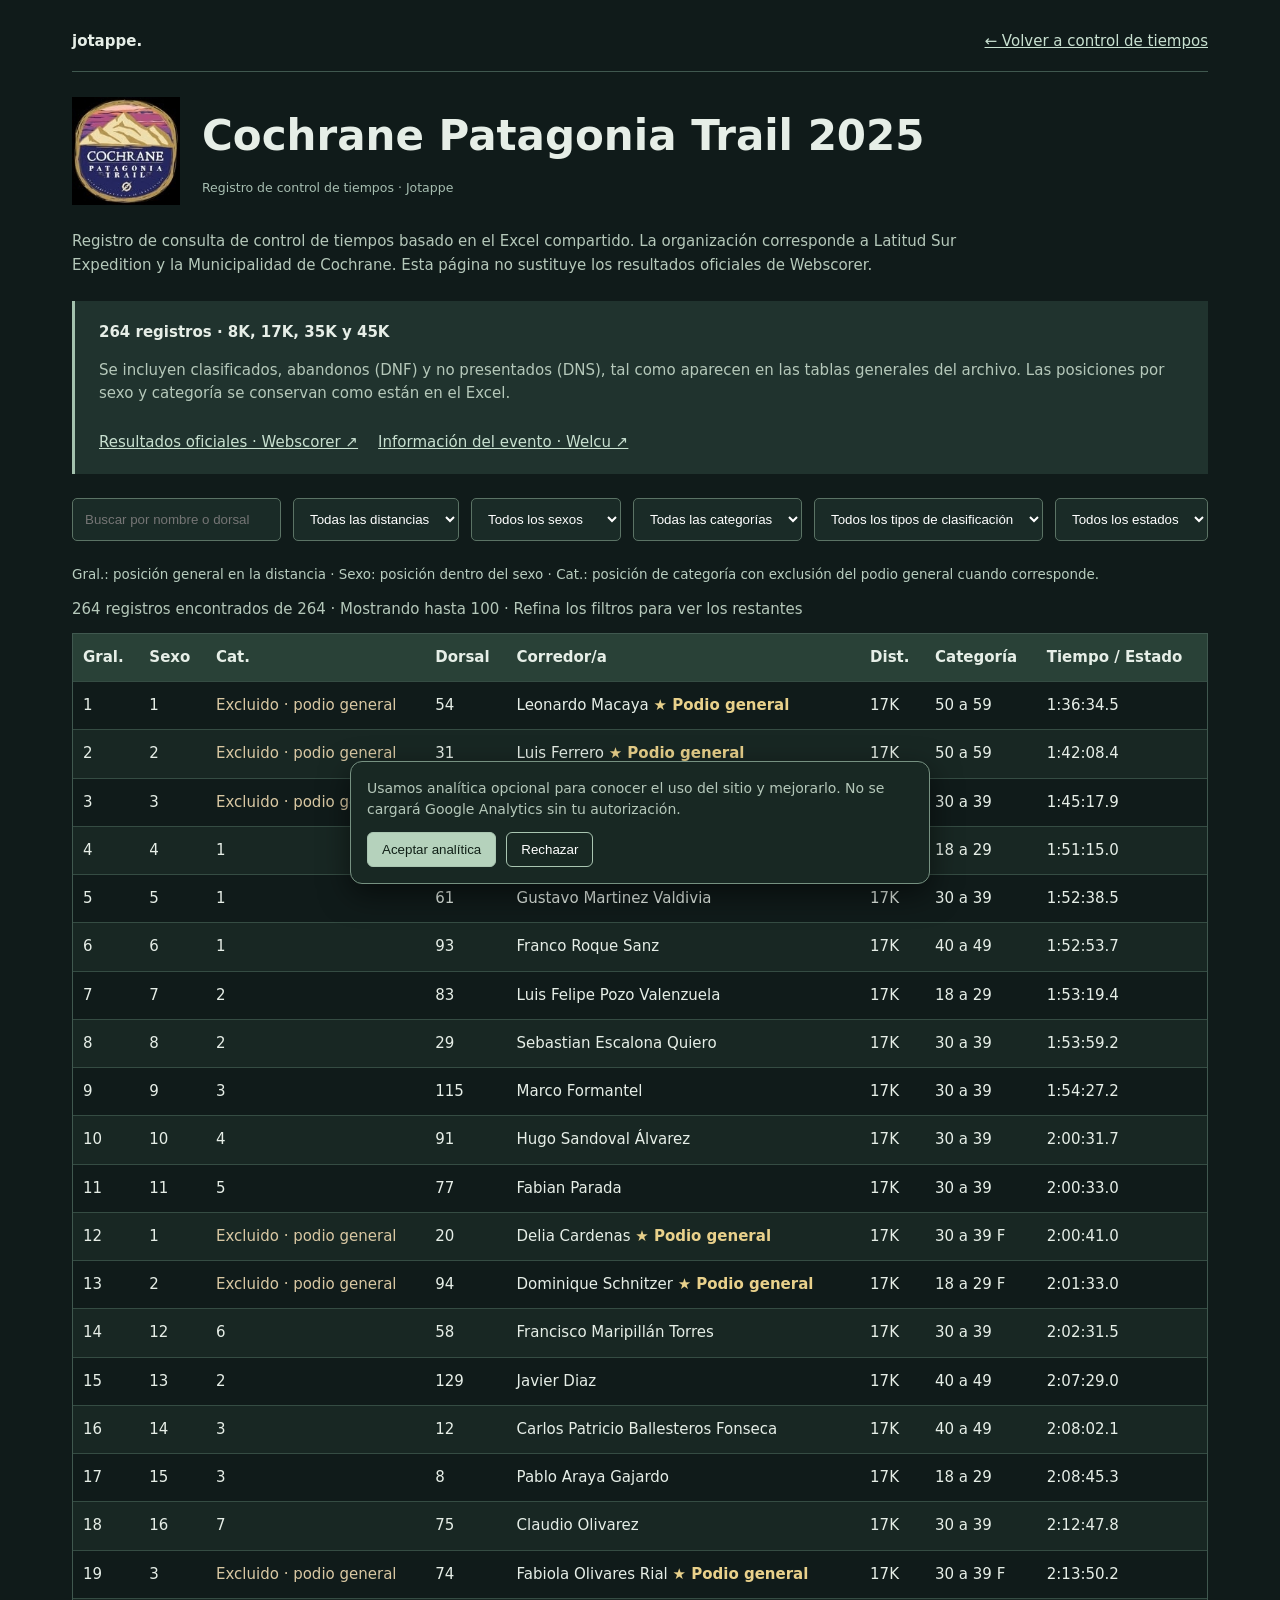
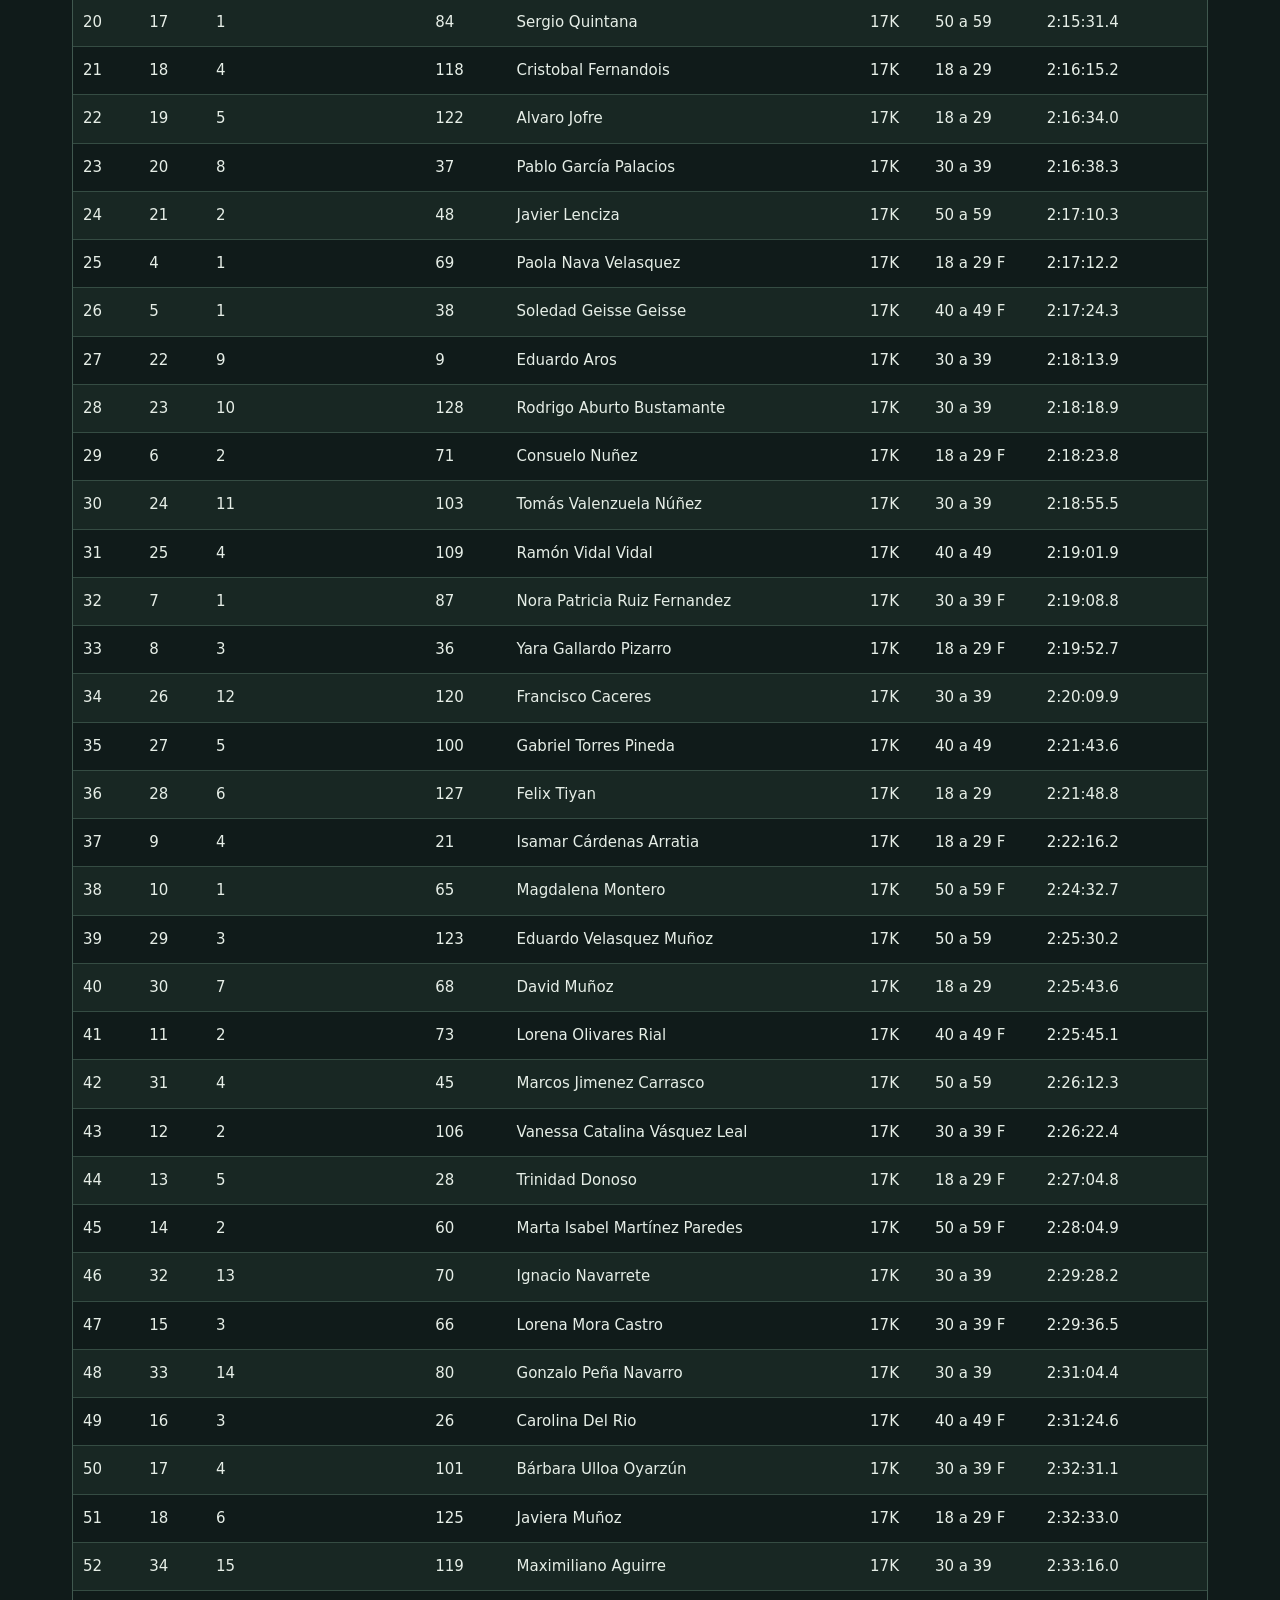
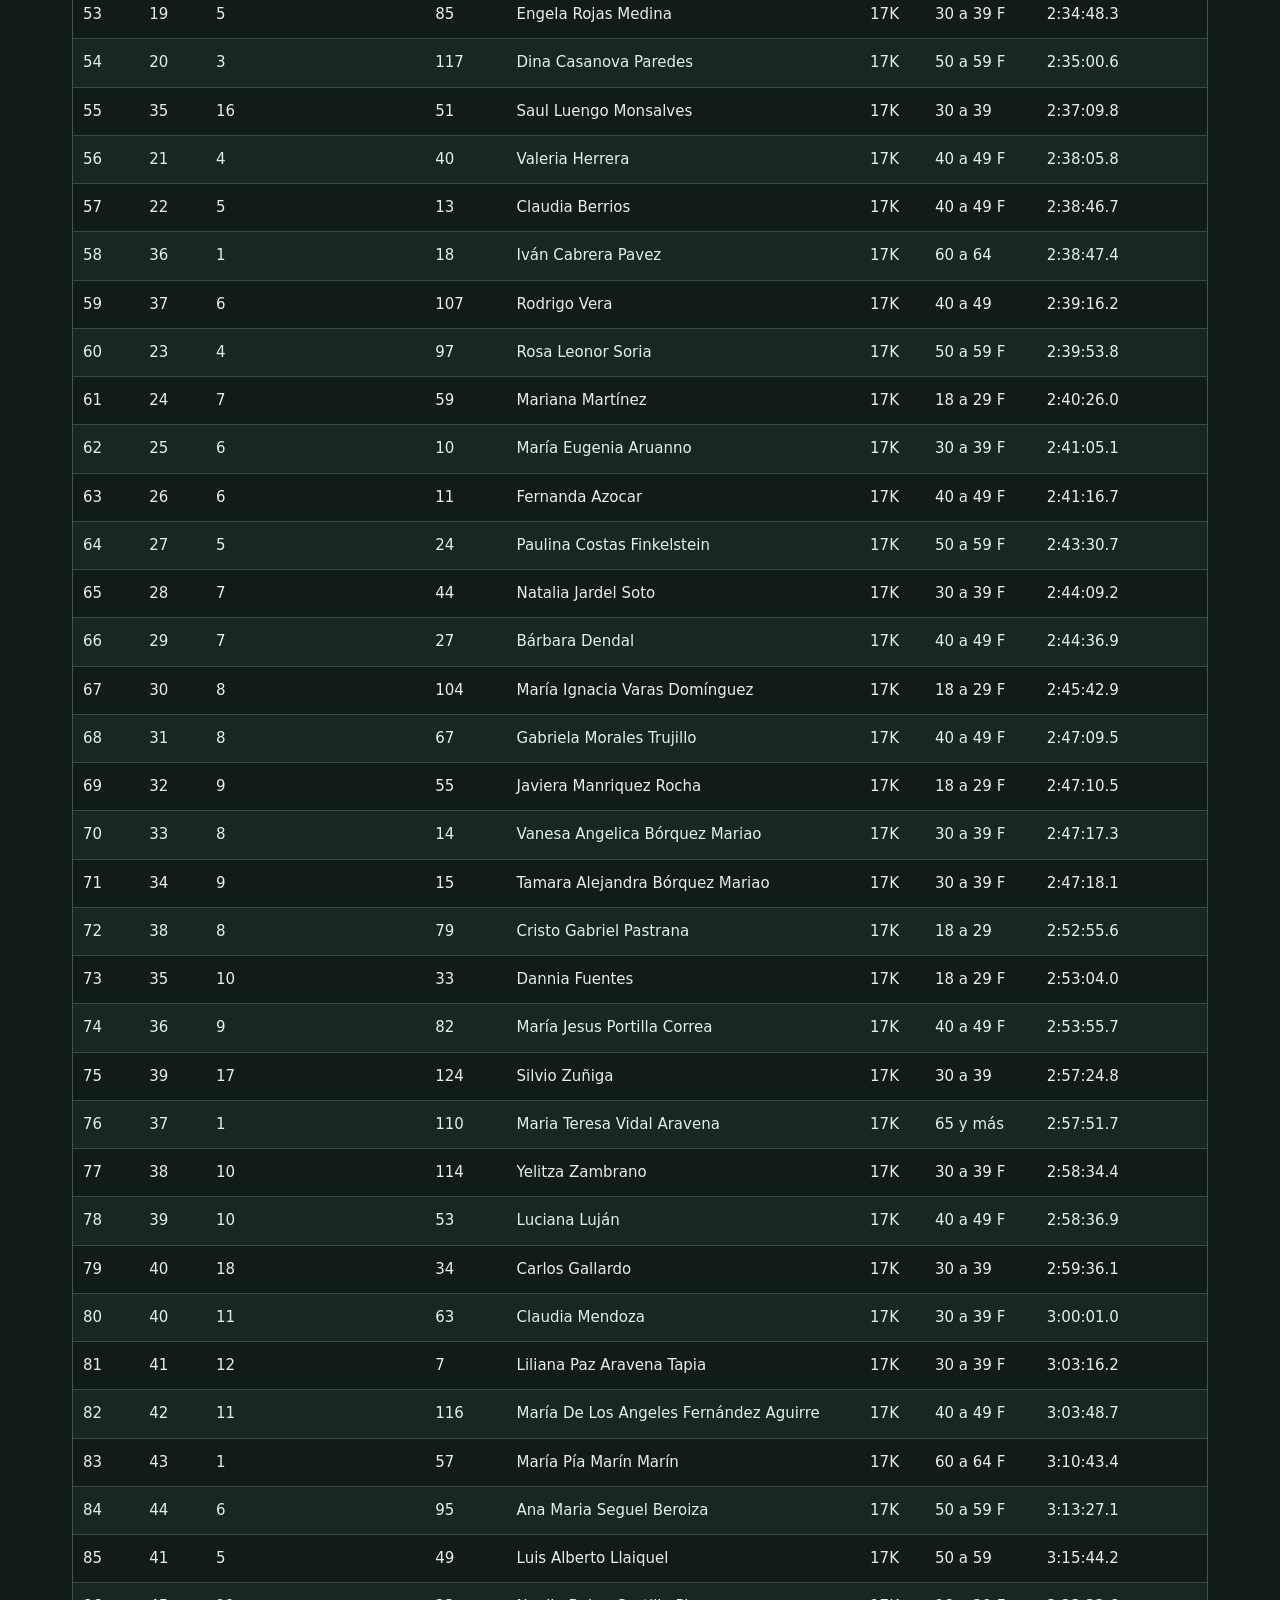
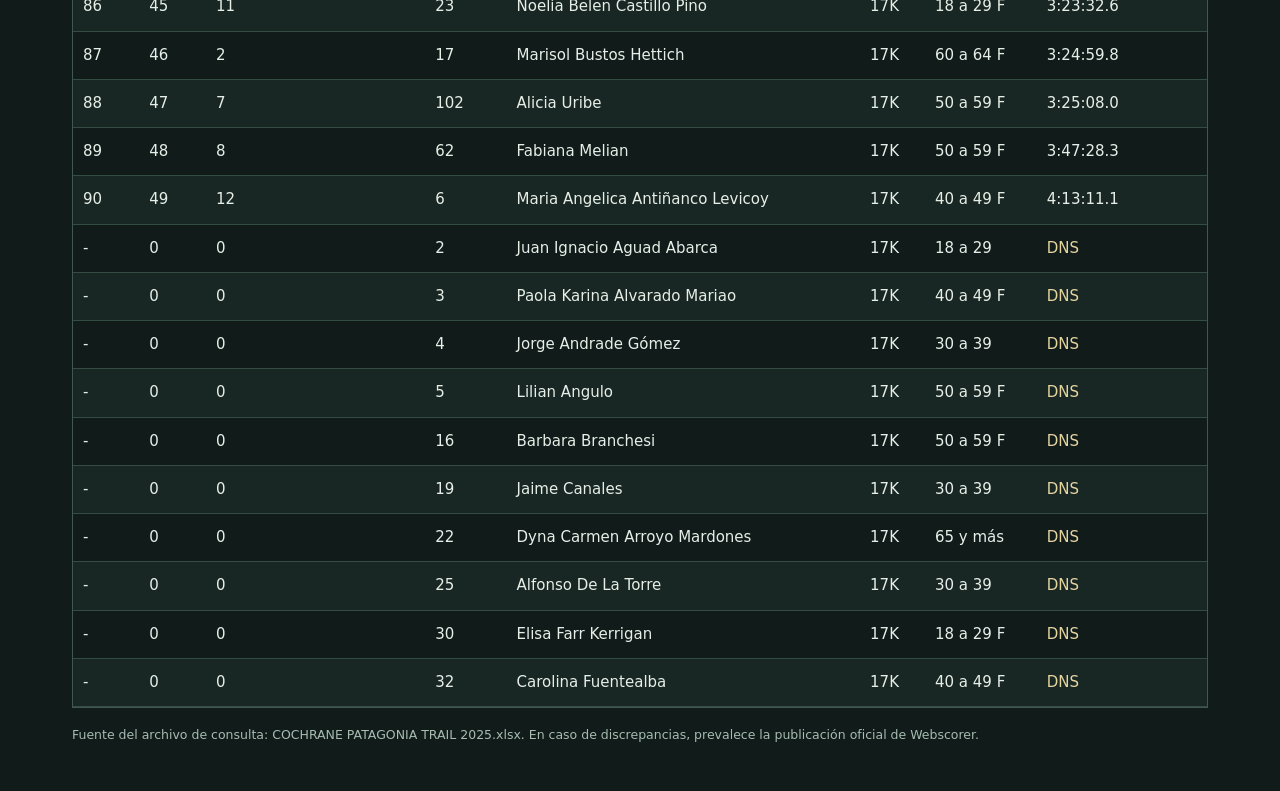
==== commit 37af9c9a: "analytics: habilitar medicion opcional y consistente en paginas" ====
--- a/cronometraje/cochrane-patagonia-trail-2025/index.html
+++ b/cronometraje/cochrane-patagonia-trail-2025/index.html
@@ -1,2 +1,5 @@
-<!doctype html><html lang="es"><head><meta charset="utf-8"><meta name="viewport" content="width=device-width,initial-scale=1"><title>Registro de control de tiempos · Cochrane Patagonia Trail 2025 | Jotappe</title><style>
-:root{color-scheme:dark;--bg:#101b1a;--card:#20332e;--line:#40584f;--txt:#e6eee7;--muted:#b5c8ba}*{box-sizing:border-box}body{margin:0;background:var(--bg);color:var(--txt);font:15px/1.55 system-ui,Arial,sans-serif}.wrap{max-width:1180px;margin:auto;padding:30px 22px}header{display:flex;justify-content:space-between;align-items:center;border-bottom:1px solid var(--line);padding-bottom:18px}.event-header{display:flex;gap:22px;align-items:center;margin:25px 0}.event-logo{width:108px;height:108px;object-fit:contain;flex-shrink:0}.event-header h1{margin:0 0 8px}.podium{font-weight:700;color:#e9d18b}.no-category{color:#d9c8a3}.award-legend{font-size:.84rem;color:#b8cdbf;margin-bottom:12px}@media(max-width:600px){.event-logo{width:78px;height:78px}.event-header{gap:12px}}a{color:#c8e0d0}h1{font-size:clamp(26px,4vw,42px);margin:32px 0 10px}p{color:var(--muted)}.intro{max-width:900px}.meta{background:var(--card);padding:20px 24px;margin:24px 0;border-left:3px solid #a3c1ad}.filters{display:flex;flex-wrap:wrap;gap:12px;margin:24px 0}.filters>*{background:#1a2b27;border:1px solid #5b7365;color:white;padding:12px;border-radius:5px;min-width:150px}input{flex:1;min-width:220px}.stats{color:var(--muted);margin:12px 0}.table-scroll{overflow-x:auto;border:1px solid var(--line)}table{border-collapse:collapse;width:100%;min-width:860px}th,td{text-align:left;padding:12px 10px;border-bottom:1px solid #354c43}th{background:#294137;position:sticky;top:0}tr:nth-child(even){background:#182723}.status{color:#e3d4a0}small{color:#a6bdb0}.links{display:flex;gap:20px;flex-wrap:wrap;margin-top:25px}@media(max-width:600px){.wrap{padding:18px 12px}.meta{padding:16px}.filters>*{flex:1}}</style></head><body><main class="wrap"><header><strong>jotappe.</strong><a href="../../cronometraje-deportivo.html">← Volver a control de tiempos</a></header><div class="event-header"><img class="event-logo" src="[data-uri]" alt="Logotipo oficial de Cochrane Patagonia Trail 2025"><div><h1>Cochrane Patagonia Trail 2025</h1><small>Registro de control de tiempos · Jotappe</small></div></div><p class="intro">Registro de consulta de control de tiempos basado en el Excel compartido. La organización corresponde a Latitud Sur Expedition y la Municipalidad de Cochrane. Esta página no sustituye los resultados oficiales de Webscorer.</p><div class="meta"><strong>264 registros · 8K, 17K, 35K y 45K</strong><p>Se incluyen clasificados, abandonos (DNF) y no presentados (DNS), tal como aparecen en las tablas generales del archivo. Las posiciones por sexo y categoría se conservan como están en el Excel.</p><div class="links"><a href="https://www.webscorer.com/race?raceid=414865&amp;embed=1" target="_blank" rel="noopener">Resultados oficiales · Webscorer ↗</a><a href="https://welcu.com/lse-latitud-sur/cochrane-patagonia-trail-2025" target="_blank" rel="noopener">Información del evento · Welcu ↗</a></div></div><div class="filters"><input id="q" type="search" placeholder="Buscar por nombre o dorsal" aria-label="Buscar"><select id="dist"><option value="">Todas las distancias</option><option>8K</option><option>17K</option><option>35K</option><option>45K</option></select><select id="gender"><option value="">Todos los sexos</option><option value="F">Femenino</option><option value="M">Masculino</option></select><select id="category"><option value="">Todas las categorías</option></select><select id="award"><option value="">Todos los tipos de clasificación</option><option value="podium">Podio general por sexo</option><option value="category">Clasificación por categoría</option></select><select id="status"><option value="">Todos los estados</option><option value="FIN">Con tiempo</option><option value="DNS">DNS</option><option value="DNF">DNF</option></select></div><p class="award-legend">Gral.: posición general en la distancia · Sexo: posición dentro del sexo · Cat.: posición de categoría con exclusión del podio general cuando corresponde.</p><p class="stats" id="count" aria-live="polite"></p><div class="table-scroll"><table><thead><tr><th>Gral.</th><th>Sexo</th><th>Cat.</th><th>Dorsal</th><th>Corredor/a</th><th>Dist.</th><th>Categoría</th><th>Tiempo / Estado</th></tr></thead><tbody id="body"></tbody></table></div><p><small>Fuente del archivo de consulta: COCHRANE PATAGONIA TRAIL 2025.xlsx. En caso de discrepancias, prevalece la publicación oficial de Webscorer.</small></p></main><script>const DATA=[["1","54","Leonardo Macaya","17K","50 a 59","M","1:36:34.5","1","0"],["2","31","Luis Ferrero","17K","50 a 59","M","1:42:08.4","2","0"],["3","1","Hugo Aceituno Pinto","17K","30 a 39","M","1:45:17.9","3","0"],["4","121","Benjamin Silva","17K","18 a 29","M","1:51:15.0","4","1"],["5","61","Gustavo Martinez Valdivia","17K","30 a 39","M","1:52:38.5","5","1"],["6","93","Franco Roque Sanz","17K","40 a 49","M","1:52:53.7","6","1"],["7","83","Luis Felipe Pozo Valenzuela","17K","18 a 29","M","1:53:19.4","7","2"],["8","29","Sebastian Escalona Quiero","17K","30 a 39","M","1:53:59.2","8","2"],["9","115","Marco Formantel","17K","30 a 39","M","1:54:27.2","9","3"],["10","91","Hugo Sandoval Álvarez","17K","30 a 39","M","2:00:31.7","10","4"],["11","77","Fabian Parada","17K","30 a 39","M","2:00:33.0","11","5"],["12","20","Delia Cardenas","17K","30 a 39 F","F","2:00:41.0","1","0"],["13","94","Dominique Schnitzer","17K","18 a 29 F","F","2:01:33.0","2","0"],["14","58","Francisco Maripillán Torres","17K","30 a 39","M","2:02:31.5","12","6"],["15","129","Javier Diaz","17K","40 a 49","M","2:07:29.0","13","2"],["16","12","Carlos Patricio Ballesteros Fonseca","17K","40 a 49","M","2:08:02.1","14","3"],["17","8","Pablo Araya Gajardo","17K","18 a 29","M","2:08:45.3","15","3"],["18","75","Claudio Olivarez","17K","30 a 39","M","2:12:47.8","16","7"],["19","74","Fabiola Olivares Rial","17K","30 a 39 F","F","2:13:50.2","3","0"],["20","84","Sergio Quintana","17K","50 a 59","M","2:15:31.4","17","1"],["21","118","Cristobal Fernandois","17K","18 a 29","M","2:16:15.2","18","4"],["22","122","Alvaro Jofre","17K","18 a 29","M","2:16:34.0","19","5"],["23","37","Pablo García Palacios","17K","30 a 39","M","2:16:38.3","20","8"],["24","48","Javier Lenciza","17K","50 a 59","M","2:17:10.3","21","2"],["25","69","Paola Nava Velasquez","17K","18 a 29 F","F","2:17:12.2","4","1"],["26","38","Soledad Geisse Geisse","17K","40 a 49 F","F","2:17:24.3","5","1"],["27","9","Eduardo Aros","17K","30 a 39","M","2:18:13.9","22","9"],["28","128","Rodrigo Aburto Bustamante","17K","30 a 39","M","2:18:18.9","23","10"],["29","71","Consuelo Nuñez","17K","18 a 29 F","F","2:18:23.8","6","2"],["30","103","Tomás Valenzuela Núñez","17K","30 a 39","M","2:18:55.5","24","11"],["31","109","Ramón Vidal Vidal","17K","40 a 49","M","2:19:01.9","25","4"],["32","87","Nora Patricia Ruiz Fernandez","17K","30 a 39 F","F","2:19:08.8","7","1"],["33","36","Yara Gallardo Pizarro","17K","18 a 29 F","F","2:19:52.7","8","3"],["34","120","Francisco Caceres","17K","30 a 39","M","2:20:09.9","26","12"],["35","100","Gabriel Torres Pineda","17K","40 a 49","M","2:21:43.6","27","5"],["36","127","Felix Tiyan","17K","18 a 29","M","2:21:48.8","28","6"],["37","21","Isamar Cárdenas Arratia","17K","18 a 29 F","F","2:22:16.2","9","4"],["38","65","Magdalena Montero","17K","50 a 59 F","F","2:24:32.7","10","1"],["39","123","Eduardo Velasquez Muñoz","17K","50 a 59","M","2:25:30.2","29","3"],["40","68","David Muñoz","17K","18 a 29","M","2:25:43.6","30","7"],["41","73","Lorena Olivares Rial","17K","40 a 49 F","F","2:25:45.1","11","2"],["42","45","Marcos Jimenez Carrasco","17K","50 a 59","M","2:26:12.3","31","4"],["43","106","Vanessa Catalina Vásquez Leal","17K","30 a 39 F","F","2:26:22.4","12","2"],["44","28","Trinidad Donoso","17K","18 a 29 F","F","2:27:04.8","13","5"],["45","60","Marta Isabel Martínez Paredes","17K","50 a 59 F","F","2:28:04.9","14","2"],["46","70","Ignacio Navarrete","17K","30 a 39","M","2:29:28.2","32","13"],["47","66","Lorena Mora Castro","17K","30 a 39 F","F","2:29:36.5","15","3"],["48","80","Gonzalo Peña Navarro","17K","30 a 39","M","2:31:04.4","33","14"],["49","26","Carolina Del Rio","17K","40 a 49 F","F","2:31:24.6","16","3"],["50","101","Bárbara Ulloa Oyarzún","17K","30 a 39 F","F","2:32:31.1","17","4"],["51","125","Javiera Muñoz","17K","18 a 29 F","F","2:32:33.0","18","6"],["52","119","Maximiliano Aguirre","17K","30 a 39","M","2:33:16.0","34","15"],["53","85","Engela Rojas Medina","17K","30 a 39 F","F","2:34:48.3","19","5"],["54","117","Dina Casanova Paredes","17K","50 a 59 F","F","2:35:00.6","20","3"],["55","51","Saul Luengo Monsalves","17K","30 a 39","M","2:37:09.8","35","16"],["56","40","Valeria Herrera","17K","40 a 49 F","F","2:38:05.8","21","4"],["57","13","Claudia Berrios","17K","40 a 49 F","F","2:38:46.7","22","5"],["58","18","Iván Cabrera Pavez","17K","60 a 64","M","2:38:47.4","36","1"],["59","107","Rodrigo Vera","17K","40 a 49","M","2:39:16.2","37","6"],["60","97","Rosa Leonor Soria","17K","50 a 59 F","F","2:39:53.8","23","4"],["61","59","Mariana Martínez","17K","18 a 29 F","F","2:40:26.0","24","7"],["62","10","María Eugenia Aruanno","17K","30 a 39 F","F","2:41:05.1","25","6"],["63","11","Fernanda Azocar","17K","40 a 49 F","F","2:41:16.7","26","6"],["64","24","Paulina Costas Finkelstein","17K","50 a 59 F","F","2:43:30.7","27","5"],["65","44","Natalia Jardel Soto","17K","30 a 39 F","F","2:44:09.2","28","7"],["66","27","Bárbara Dendal","17K","40 a 49 F","F","2:44:36.9","29","7"],["67","104","María Ignacia Varas Domínguez","17K","18 a 29 F","F","2:45:42.9","30","8"],["68","67","Gabriela Morales Trujillo","17K","40 a 49 F","F","2:47:09.5","31","8"],["69","55","Javiera Manriquez Rocha","17K","18 a 29 F","F","2:47:10.5","32","9"],["70","14","Vanesa Angelica Bórquez Mariao","17K","30 a 39 F","F","2:47:17.3","33","8"],["71","15","Tamara Alejandra Bórquez Mariao","17K","30 a 39 F","F","2:47:18.1","34","9"],["72","79","Cristo Gabriel Pastrana","17K","18 a 29","M","2:52:55.6","38","8"],["73","33","Dannia Fuentes","17K","18 a 29 F","F","2:53:04.0","35","10"],["74","82","María Jesus Portilla Correa","17K","40 a 49 F","F","2:53:55.7","36","9"],["75","124","Silvio Zuñiga","17K","30 a 39","M","2:57:24.8","39","17"],["76","110","Maria Teresa Vidal Aravena","17K","65 y más","F","2:57:51.7","37","1"],["77","114","Yelitza Zambrano","17K","30 a 39 F","F","2:58:34.4","38","10"],["78","53","Luciana Luján","17K","40 a 49 F","F","2:58:36.9","39","10"],["79","34","Carlos Gallardo","17K","30 a 39","M","2:59:36.1","40","18"],["80","63","Claudia Mendoza","17K","30 a 39 F","F","3:00:01.0","40","11"],["81","7","Liliana Paz Aravena Tapia","17K","30 a 39 F","F","3:03:16.2","41","12"],["82","116","María De Los Angeles Fernández Aguirre","17K","40 a 49 F","F","3:03:48.7","42","11"],["83","57","María Pía Marín Marín","17K","60 a 64 F","F","3:10:43.4","43","1"],["84","95","Ana Maria Seguel Beroiza","17K","50 a 59 F","F","3:13:27.1","44","6"],["85","49","Luis Alberto Llaiquel","17K","50 a 59","M","3:15:44.2","41","5"],["86","23","Noelia Belen Castillo Pino","17K","18 a 29 F","F","3:23:32.6","45","11"],["87","17","Marisol Bustos Hettich","17K","60 a 64 F","F","3:24:59.8","46","2"],["88","102","Alicia Uribe","17K","50 a 59 F","F","3:25:08.0","47","7"],["89","62","Fabiana Melian","17K","50 a 59 F","F","3:47:28.3","48","8"],["90","6","Maria Angelica Antiñanco Levicoy","17K","40 a 49 F","F","4:13:11.1","49","12"],["-","2","Juan Ignacio Aguad Abarca","17K","18 a 29","M","DNS","0","0"],["-","3","Paola Karina Alvarado Mariao","17K","40 a 49 F","F","DNS","0","0"],["-","4","Jorge Andrade Gómez","17K","30 a 39","M","DNS","0","0"],["-","5","Lilian Angulo","17K","50 a 59 F","F","DNS","0","0"],["-","16","Barbara Branchesi","17K","50 a 59 F","F","DNS","0","0"],["-","19","Jaime Canales","17K","30 a 39","M","DNS","0","0"],["-","22","Dyna Carmen Arroyo Mardones","17K","65 y más","F","DNS","0","0"],["-","25","Alfonso De La Torre","17K","30 a 39","M","DNS","0","0"],["-","30","Elisa Farr Kerrigan","17K","18 a 29 F","F","DNS","0","0"],["-","32","Carolina Fuentealba","17K","40 a 49 F","F","DNS","0","0"],["-","35","Francisco Gallardo Barrientos","17K","30 a 39","M","DNS","0","0"],["-","39","Daniel Groves","17K","40 a 49","M","DNS","0","0"],["-","41","Victoria Andrea Huenuman","17K","30 a 39 F","F","DNS","0","0"],["-","42","Q Isamitt","17K","40 a 49","M","DNS","0","0"],["-","43","Eduardo Jara Bizama","17K","40 a 49","M","DNS","0","0"],["-","47","Ismael Lemos","17K","50 a 59","M","DNS","0","0"],["-","50","Isidora Llarena","17K","30 a 39 F","F","DNS","0","0"],["-","56","Gonzalo Marchant","17K","30 a 39","M","DNS","0","0"],["-","64","David Millalonco","17K","30 a 39","M","DNS","0","0"],["-","72","Paulina Olivares Alarcón","17K","18 a 29 F","F","DNS","0","0"],["-","76","Simón Jesús Pacheco Zurita","17K","30 a 39","M","DNS","0","0"],["-","78","Pamela Paredes Munoz","17K","50 a 59 F","F","DNS","0","0"],["-","81","Monserrat Poblete Roa","17K","30 a 39 F","F","DNS","0","0"],["-","86","Romina Rosas Castro","17K","30 a 39 F","F","DNS","0","0"],["-","88","Adriana Rutherford","17K","30 a 39 F","F","DNS","0","0"],["-","89","Juan Alejandro Sáenz Passeron","17K","30 a 39","M","DNS","0","0"],["-","90","Benjamin Sandoval","17K","18 a 29","M","DNS","0","0"],["-","92","Kevin Alexander Santander Espinoza","17K","18 a 29","M","DNS","0","0"],["-","96","Michael Simon","17K","40 a 49","M","DNS","0","0"],["-","98","Viktoria Stoiser","17K","30 a 39 F","F","DNS","0","0"],["-","99","Joao Teran Flores","17K","30 a 39","M","DNS","0","0"],["-","105","Maria Consuelo Vargas","17K","30 a 39 F","F","DNS","0","0"],["-","108","Sebastián Victorero","17K","50 a 59","M","DNS","0","0"],["-","111","Tamara Villa","17K","18 a 29 F","F","DNS","0","0"],["-","112","Eduardo Villafranca","17K","40 a 49","M","DNS","0","0"],["-","113","Bladymir Vogt","17K","40 a 49","M","DNS","0","0"],["-","126","Armin Rodriguez","17K","18 a 29","M","DNS","0","0"],["1","239","Eugenio Parra","35K","40 a 49","M","3:56:30.7","1","0"],["2","224","Gustavo Jara","35K","30 a 39","M","4:25:31.1","2","0"],["3","200","Cristian Aguilar","35K","30 a 39","M","4:37:19.7","3","0"],["4","253","Nicolas Valdivieso","35K","40 a 49","M","4:37:36.0","4","1"],["5","213","Pilar Corvalán","35K","30 a 39 F","F","4:39:35.9","1","0"],["6","229","Felipe Montero Brunner","35K","50 a 59","M","4:53:09.3","5","1"],["7","216","Cristian Díaz Guzmán","35K","18 a 29","M","4:54:13.4","6","1"],["8","206","Ivan Silva","35K","30 a 39","M","4:57:19.6","7","1"],["9","261","Maxine Ritter Van De Kamp","35K","18 a 29 F","F","5:15:33.8","2","0"],["10","264","Botros Toro","35K","30 a 39","M","5:17:50.3","8","2"],["11","259","Lorena Villalobos","35K","30 a 39 F","F","5:25:49.7","3","0"],["12","209","Karina Carcamo","35K","30 a 39 F","F","5:26:34.8","4","1"],["13","214","Natalia De Rays Reyes","35K","18 a 29 F","F","5:27:32.8","5","1"],["14","223","Icsen Jara","35K","50 a 59 F","F","5:31:31.7","6","1"],["15","263","Camila Martens","35K","30 a 39 F","F","5:36:00.7","7","2"],["16","245","Mauricio Rojas Molina","35K","30 a 39","M","5:39:04.9","9","3"],["17","257","Rafael Vargas","35K","50 a 59","M","5:39:24.7","10","2"],["18","208","Francisca Campos","35K","18 a 29 F","F","5:42:11.7","8","2"],["19","243","Paola Rial","35K","40 a 49 F","F","5:48:51.6","9","1"],["20","234","Anibal Ocampos Sandoval","35K","30 a 39","M","5:52:38.4","11","4"],["21","233","Silvana Gabriela Nazer Tabares","35K","40 a 49 F","F","6:06:47.2","10","2"],["22","249","Maria Saumont","35K","40 a 49 F","F","6:14:36.1","11","3"],["23","252","Cristian Ulloa Barria","35K","40 a 49","M","6:20:16.6","12","2"],["24","227","Mirta Martinez","35K","40 a 49 F","F","6:20:34.9","12","4"],["25","211","Denisse Catricura","35K","30 a 39 F","F","6:26:04.6","13","3"],["26","236","Teresita Ortiz Arellano","35K","18 a 29 F","F","6:32:32.9","14","3"],["27","203","Hector Barriga Catelican","35K","40 a 49","M","6:38:26.8","13","3"],["28","221","Alfredo Guinea","35K","50 a 59","M","6:39:21.3","14","3"],["29","248","Daiana Sanchez","35K","30 a 39 F","F","6:47:21.6","15","4"],["30","228","Roberto Mercado","35K","40 a 49 F","F","6:51:39.9","16","5"],["31","205","Migle Bobinaite","35K","30 a 39 F","F","6:54:44.6","17","5"],["32","204","Lucas Besasso Rodríguez","35K","30 a 39","M","6:58:59.8","15","5"],["33","238","Joaquin Parisi","35K","18 a 29","M","6:59:00.2","16","2"],["34","254","Pia Varela","35K","40 a 49 F","F","7:03:16.6","18","6"],["35","260","Elizabeth Walter","35K","30 a 39","M","7:19:12.1","17","6"],["36","207","Jorge Bustamante Moreira","35K","50 a 59","M","7:22:44.2","18","4"],["37","202","Anya Correa","35K","40 a 49 F","F","7:59:11.8","19","7"],["38","225","Margareth Aniuska Moraga Llaitureo","35K","40 a 49 F","F","8:13:20.8","20","8"],["-","217","Christian Eliessetch","35K","40 a 49","M","DNF","0","0"],["-","201","Ezequiel Aguirre Leiva","35K","40 a 49","M","DNS","0","0"],["-","210","Beatriz Castro","35K","30 a 39 F","F","DNS","0","0"],["-","212","Natalia Contreras Contreras","35K","30 a 39 F","F","DNS","0","0"],["-","215","Ignacio Díaz Catalán","35K","30 a 39","M","DNS","0","0"],["-","219","Hugo Gonzalez","35K","60 a 64","M","DNS","0","0"],["-","220","Maria Guarda","35K","50 a 59 F","F","DNS","0","0"],["-","222","Claudio Herrera De La Fuente","35K","50 a 59","M","DNS","0","0"],["-","226","Alejandro Madrid","35K","40 a 49","M","DNS","0","0"],["-","230","Manuel Montero M","35K","30 a 39","M","DNS","0","0"],["-","231","Daniel Alexis Mora Gómez","35K","18 a 29","M","DNS","0","0"],["-","232","Darling Morales Franco","35K","18 a 29 F","F","DNS","0","0"],["-","235","Benjamin Orive Cardenas","35K","18 a 29","M","DNS","0","0"],["-","237","Rodrigo Antonio Ortiz Jelvez","35K","40 a 49","M","DNS","0","0"],["-","240","Matias Ignacio Peña Herrera","35K","18 a 29","M","DNS","0","0"],["-","241","Ignacio Ramírez","35K","30 a 39","M","DNS","0","0"],["-","242","Francisca Reculé","35K","30 a 39 F","F","DNS","0","0"],["-","244","Ignacio Rojas","35K","30 a 39","M","DNS","0","0"],["-","246","Gabriela Russo Blanco","35K","30 a 39 F","F","DNS","0","0"],["-","247","Charles Saez Badilla","35K","50 a 59","M","DNS","0","0"],["-","251","Rocío Troncoso","35K","30 a 39 F","F","DNS","0","0"],["-","255","Florencia Varela","35K","18 a 29 F","F","DNS","0","0"],["-","258","Gabriela Vega","35K","30 a 39 F","F","DNS","0","0"],["-","262","Daniel Ramirez","35K","40 a 49","M","DNS","0","0"],["1","337","Stefhano Calderon","45K","30 a 39","M","4:07:51.7","1","0"],["2","336","Yonathan Vargas Espinoza","45K","18 a 29","M","4:26:04.1","2","0"],["3","330","Marco Rojas Olivared","45K","30 a 39","M","4:44:26.5","3","0"],["4","334","Cristóbal Troncoso Acosta","45K","18 a 29","M","4:51:52.3","4","1"],["5","325","Bastian Pardo","45K","18 a 29","M","4:57:27.6","5","2"],["6","305","Felix Javier Castillo Román","45K","18 a 29","M","5:19:25.3","6","3"],["7","316","Alonso Herrera","45K","30 a 39","M","5:21:41.0","7","1"],["8","310","Andres Delgado","45K","30 a 39","M","5:48:53.2","8","2"],["9","308","Gabriel Adolfo Curguan Catalan","45K","30 a 39","M","5:51:36.7","9","3"],["10","311","Federico Djeordjian","45K","40 a 49","M","5:59:31.2","10","1"],["11","313","Mauricio Ferrada","45K","50 a 59","M","6:13:42.7","11","1"],["12","329","Denisse Sella","45K","40 a 49 F","F","6:39:50.8","1","0"],["13","312","Ingrid Espinoza","45K","50 a 59 F","F","6:49:51.9","2","0"],["14","322","Marcia Miranda Escala","45K","30 a 39 F","F","6:50:46.4","3","0"],["15","317","Tanya Jimenez","45K","40 a 49 F","F","7:01:59.2","4","1"],["16","306","Cristóbal Chible Aburto","45K","40 a 49","M","7:07:43.2","12","2"],["17","309","Sergio De Amesti","45K","40 a 49","M","7:07:44.1","13","3"],["18","335","Hugo Urrutia","45K","50 a 59","M","7:15:53.3","14","2"],["19","304","Nelson Eduardo Cardenas","45K","50 a 59","M","7:15:55.0","15","3"],["20","300","Diana Aceituno","45K","30 a 39 F","F","7:19:44.0","5","1"],["21","303","Juan Antonio Bahamonde Aguila","45K","65 y más","M","7:42:27.2","16","1"],["22","323","Claudio Molina","45K","40 a 49","M","8:36:49.5","17","4"],["23","314","Jorge Flores Vargas","45K","50 a 59","M","8:36:50.6","18","4"],["-","301","Sebastian Avalos","45K","40 a 49","M","DNS","0","0"],["-","302","Pablo Alberto Bacci","45K","50 a 59","M","DNS","0","0"],["-","307","Jacqueline Cid","45K","50 a 59 F","F","DNS","0","0"],["-","315","Maria Jimena Gomez Romeo","45K","30 a 39 F","F","DNS","0","0"],["-","318","Nadine Lehner","45K","30 a 39 F","F","DNS","0","0"],["-","319","Andrea Loayza","45K","50 a 59 F","F","DNS","0","0"],["-","321","Jose Luis Mauret Oyarzo","45K","40 a 49","M","DNS","0","0"],["-","324","Patricio Pacheco Pacheco","45K","30 a 39","M","DNS","0","0"],["-","326","Gabriel Pérez Sarmiento","45K","30 a 39","M","DNS","0","0"],["-","328","Andres Javier Ramirez Espinoza","45K","30 a 39","M","DNS","0","0"],["-","331","Claudia Andrea Torres Aedo Torres Aedo","45K","30 a 39 F","F","DNS","0","0"],["-","332","Carlos Triviño Navarrete","45K","18 a 29","M","DNS","0","0"],["-","333","Christian Troncoso","45K","40 a 49","M","DNS","0","0"],["1","539","Antonio Rojas","8K","FAMILIAR","M","32:10.9","1","0"],["2","537","Aldrin Lagos","8K","FAMILIAR","M","35:31.5","2","0"],["3","510","Javier Andrés Martinez Acosta","8K","FAMILIAR","M","35:47.7","3","0"],["4","538","Juan Jose Cortes","8K","FAMILIAR","M","35:52.7","4","1"],["5","531","Vicente Cossio","8K","FAMILIAR","M","39:31.9","5","2"],["6","500","Antonia Bahamonde","8K","FAMILIAR F","F","40:13.2","1","0"],["7","534","Gonzalo Garces","8K","FAMILIAR","M","41:23.0","6","3"],["8","527","Paz Francisca Gatica","8K","FAMILIAR F","F","42:11.4","2","0"],["9","507","Manuel Jara","8K","FAMILIAR","M","42:13.9","7","4"],["10","515","Nicolas Oporto","8K","FAMILIAR","M","43:36.0","8","5"],["11","519","Gabriela Ant Pérez Muñoz","8K","FAMILIAR F","F","44:42.8","3","0"],["12","530","Macarena Herrera","8K","FAMILIAR F","F","45:12.5","4","1"],["13","514","Lucas Ocampo","8K","FAMILIAR","M","45:39.4","9","6"],["14","517","Renzo Ordenes","8K","FAMILIAR","M","46:22.7","10","7"],["15","540","Vanessa García Paillán","8K","FAMILIAR F","F","50:01.0","5","2"],["16","506","Jorge Hinojosa Castillo","8K","FAMILIAR","M","51:33.9","11","8"],["17","518","Karem Ortúzar Moreno","8K","FAMILIAR F","F","51:36.5","6","3"],["18","520","Rodrigo Rivera","8K","FAMILIAR","M","52:16.4","12","9"],["19","509","Fabiola Luna Arratia","8K","FAMILIAR F","F","52:25.2","7","4"],["20","502","Luciano Castillo Vasquez","8K","FAMILIAR","M","52:27.0","13","10"],["21","525","Paola Andrea Zambrano Maldonado","8K","FAMILIAR F","F","53:34.3","8","5"],["22","533","Renato Muñoz","8K","FAMILIAR","M","53:48.3","14","11"],["23","535","Pablo Gelardi","8K","FAMILIAR","M","54:30.4","15","12"],["24","528","Laura Troncoso","8K","FAMILIAR F","F","54:54.7","9","6"],["25","504","Danisa Cutipa","8K","FAMILIAR F","F","55:18.5","10","7"],["26","522","Paulina Andrea Soto Soto","8K","FAMILIAR F","F","1:01:44.0","11","8"],["27","526","Manuel Melinao Soto","8K","FAMILIAR","M","1:01:45.0","16","13"],["28","536","Isabel Burgos","8K","FAMILIAR F","F","1:04:05.6","12","9"],["29","532","Ramon Lujan","8K","FAMILIAR","M","1:04:05.8","17","14"],["30","529","Maria Paz Parra","8K","FAMILIAR F","F","1:12:48.3","13","10"],["31","508","Paci Lizama","8K","FAMILIAR F","F","1:12:49.5","14","11"],["-","503","Camilo Alonso Cerda Álvarez","8K","FAMILIAR","M","DNS","0","0"],["-","511","Macarena Muñoz Cruces","8K","FAMILIAR F","F","DNS","0","0"],["-","512","Jocelin Muñoz Vasquez","8K","FAMILIAR F","F","DNS","0","0"],["-","513","Diego Alejandro Navarrete Guerrero","8K","FAMILIAR","M","DNS","0","0"],["-","516","Guillermo Ordenes","8K","FAMILIAR","M","DNS","0","0"],["-","521","Julio Romero Palma","8K","FAMILIAR","M","DNS","0","0"],["-","523","Camila Paz Vega Cereño","8K","FAMILIAR F","F","DNS","0","0"],["-","524","Natalia Vera Diaz","8K","FAMILIAR F","F","DNS","0","0"]];const $=id=>document.getElementById(id);const esc=s=>String(s??'').replace(/[&<>"']/g,c=>({'&':'&amp;','<':'&lt;','>':'&gt;','"':'&quot;',"'":'&#39;'}[c]));let pageSize=100;const isPodium=r=>['17K','35K','45K'].includes(r[3])&&['M','F'].includes(r[5])&&['1','2','3'].includes(String(r[7]))&&!['DNS','DNF'].includes(r[6]);const cat=$('category');[...new Set(DATA.map(r=>r[4]))].sort((a,b)=>a.localeCompare(b,'es')).forEach(c=>{const o=document.createElement('option');o.value=c;o.textContent=c;cat.append(o)});function render(){const q=$('q').value.trim().toLocaleLowerCase('es'),dist=$('dist').value,g=$('gender').value,c=cat.value,s=$('status').value;const award=$('award').value;const filtered=DATA.filter(r=>(!q||r[1].toLocaleLowerCase().includes(q)||r[2].toLocaleLowerCase('es').includes(q))&&(!dist||r[3]===dist)&&(!g||r[5]===g)&&(!c||r[4]===c)&&(!s||(s==='FIN'?!['DNS','DNF'].includes(r[6]):r[6]===s))&&(!award||(award==='podium'?isPodium(r):!isPodium(r)&&!['DNS','DNF'].includes(r[6])&&Number(r[8])>0)));$('count').textContent=`${filtered.length} registros encontrados de ${DATA.length} · Mostrando hasta ${pageSize}`;$('body').innerHTML=filtered.slice(0,pageSize).map(r=>`<tr><td>${esc(r[0])}</td><td>${esc(r[7])}</td><td class="${isPodium(r)?'no-category':''}">${isPodium(r)?'Excluido · podio general':esc(r[8])}</td><td>${esc(r[1])}</td><td>${esc(r[2])}${isPodium(r)?' <span class="podium" title="Premiación general por sexo">★ Podio general</span>':''}</td><td>${esc(r[3])}</td><td>${esc(r[4])}</td><td class="${['DNS','DNF'].includes(r[6])?'status':''}">${esc(r[6])}</td></tr>`).join('');if(filtered.length>pageSize){$('count').textContent+=` · Refina los filtros para ver los restantes`}}['q','dist','gender','category','status','award'].forEach(id=>$(id).addEventListener(id==='q'?'input':'change',render));render();</script></body></html>+<!doctype html><html lang="es"><head>
+<link rel="canonical" href="https://jotappe.com/cronometraje/cochrane-patagonia-trail-2025/"><meta name="description" content="Consulta de resultados y tiempos de Cochrane Patagonia Trail 2025, con referencia a la publicación oficial."><meta property="og:type" content="website"><meta property="og:url" content="https://jotappe.com/cronometraje/cochrane-patagonia-trail-2025/"><meta property="og:site_name" content="Jotappe"><meta name="twitter:card" content="summary">
+<meta charset="utf-8"><meta name="viewport" content="width=device-width,initial-scale=1"><title>Registro de control de tiempos · Cochrane Patagonia Trail 2025 | Jotappe</title><style>
+:root{color-scheme:dark;--bg:#101b1a;--card:#20332e;--line:#40584f;--txt:#e6eee7;--muted:#b5c8ba}*{box-sizing:border-box}body{margin:0;background:var(--bg);color:var(--txt);font:15px/1.55 system-ui,Arial,sans-serif}.wrap{max-width:1180px;margin:auto;padding:30px 22px}header{display:flex;justify-content:space-between;align-items:center;border-bottom:1px solid var(--line);padding-bottom:18px}.event-header{display:flex;gap:22px;align-items:center;margin:25px 0}.event-logo{width:108px;height:108px;object-fit:contain;flex-shrink:0}.event-header h1{margin:0 0 8px}.podium{font-weight:700;color:#e9d18b}.no-category{color:#d9c8a3}.award-legend{font-size:.84rem;color:#b8cdbf;margin-bottom:12px}@media(max-width:600px){.event-logo{width:78px;height:78px}.event-header{gap:12px}}a{color:#c8e0d0}h1{font-size:clamp(26px,4vw,42px);margin:32px 0 10px}p{color:var(--muted)}.intro{max-width:900px}.meta{background:var(--card);padding:20px 24px;margin:24px 0;border-left:3px solid #a3c1ad}.filters{display:flex;flex-wrap:wrap;gap:12px;margin:24px 0}.filters>*{background:#1a2b27;border:1px solid #5b7365;color:white;padding:12px;border-radius:5px;min-width:150px}input{flex:1;min-width:220px}.stats{color:var(--muted);margin:12px 0}.table-scroll{overflow-x:auto;border:1px solid var(--line)}table{border-collapse:collapse;width:100%;min-width:860px}th,td{text-align:left;padding:12px 10px;border-bottom:1px solid #354c43}th{background:#294137;position:sticky;top:0}tr:nth-child(even){background:#182723}.status{color:#e3d4a0}small{color:#a6bdb0}.links{display:flex;gap:20px;flex-wrap:wrap;margin-top:25px}@media(max-width:600px){.wrap{padding:18px 12px}.meta{padding:16px}.filters>*{flex:1}}</style></head><body><main class="wrap"><header><strong>jotappe.</strong><a href="../../cronometraje-deportivo.html">← Volver a control de tiempos</a></header><div class="event-header"><img class="event-logo" src="[data-uri]" alt="Logotipo oficial de Cochrane Patagonia Trail 2025"><div><h1>Cochrane Patagonia Trail 2025</h1><small>Registro de control de tiempos · Jotappe</small></div></div><p class="intro">Registro de consulta de control de tiempos basado en el Excel compartido. La organización corresponde a Latitud Sur Expedition y la Municipalidad de Cochrane. Esta página no sustituye los resultados oficiales de Webscorer.</p><div class="meta"><strong>264 registros · 8K, 17K, 35K y 45K</strong><p>Se incluyen clasificados, abandonos (DNF) y no presentados (DNS), tal como aparecen en las tablas generales del archivo. Las posiciones por sexo y categoría se conservan como están en el Excel.</p><div class="links"><a href="https://www.webscorer.com/race?raceid=414865&amp;embed=1" target="_blank" rel="noopener">Resultados oficiales · Webscorer ↗</a><a href="https://welcu.com/lse-latitud-sur/cochrane-patagonia-trail-2025" target="_blank" rel="noopener">Información del evento · Welcu ↗</a></div></div><div class="filters"><input id="q" type="search" placeholder="Buscar por nombre o dorsal" aria-label="Buscar"><select id="dist"><option value="">Todas las distancias</option><option>8K</option><option>17K</option><option>35K</option><option>45K</option></select><select id="gender"><option value="">Todos los sexos</option><option value="F">Femenino</option><option value="M">Masculino</option></select><select id="category"><option value="">Todas las categorías</option></select><select id="award"><option value="">Todos los tipos de clasificación</option><option value="podium">Podio general por sexo</option><option value="category">Clasificación por categoría</option></select><select id="status"><option value="">Todos los estados</option><option value="FIN">Con tiempo</option><option value="DNS">DNS</option><option value="DNF">DNF</option></select></div><p class="award-legend">Gral.: posición general en la distancia · Sexo: posición dentro del sexo · Cat.: posición de categoría con exclusión del podio general cuando corresponde.</p><p class="stats" id="count" aria-live="polite"></p><div class="table-scroll"><table><thead><tr><th>Gral.</th><th>Sexo</th><th>Cat.</th><th>Dorsal</th><th>Corredor/a</th><th>Dist.</th><th>Categoría</th><th>Tiempo / Estado</th></tr></thead><tbody id="body"></tbody></table></div><p><small>Fuente del archivo de consulta: COCHRANE PATAGONIA TRAIL 2025.xlsx. En caso de discrepancias, prevalece la publicación oficial de Webscorer.</small></p></main><script src="../../assets/cochrane-consulta.js" defer></script><script src="../../assets/analytics.js" defer></script>
+</body></html>
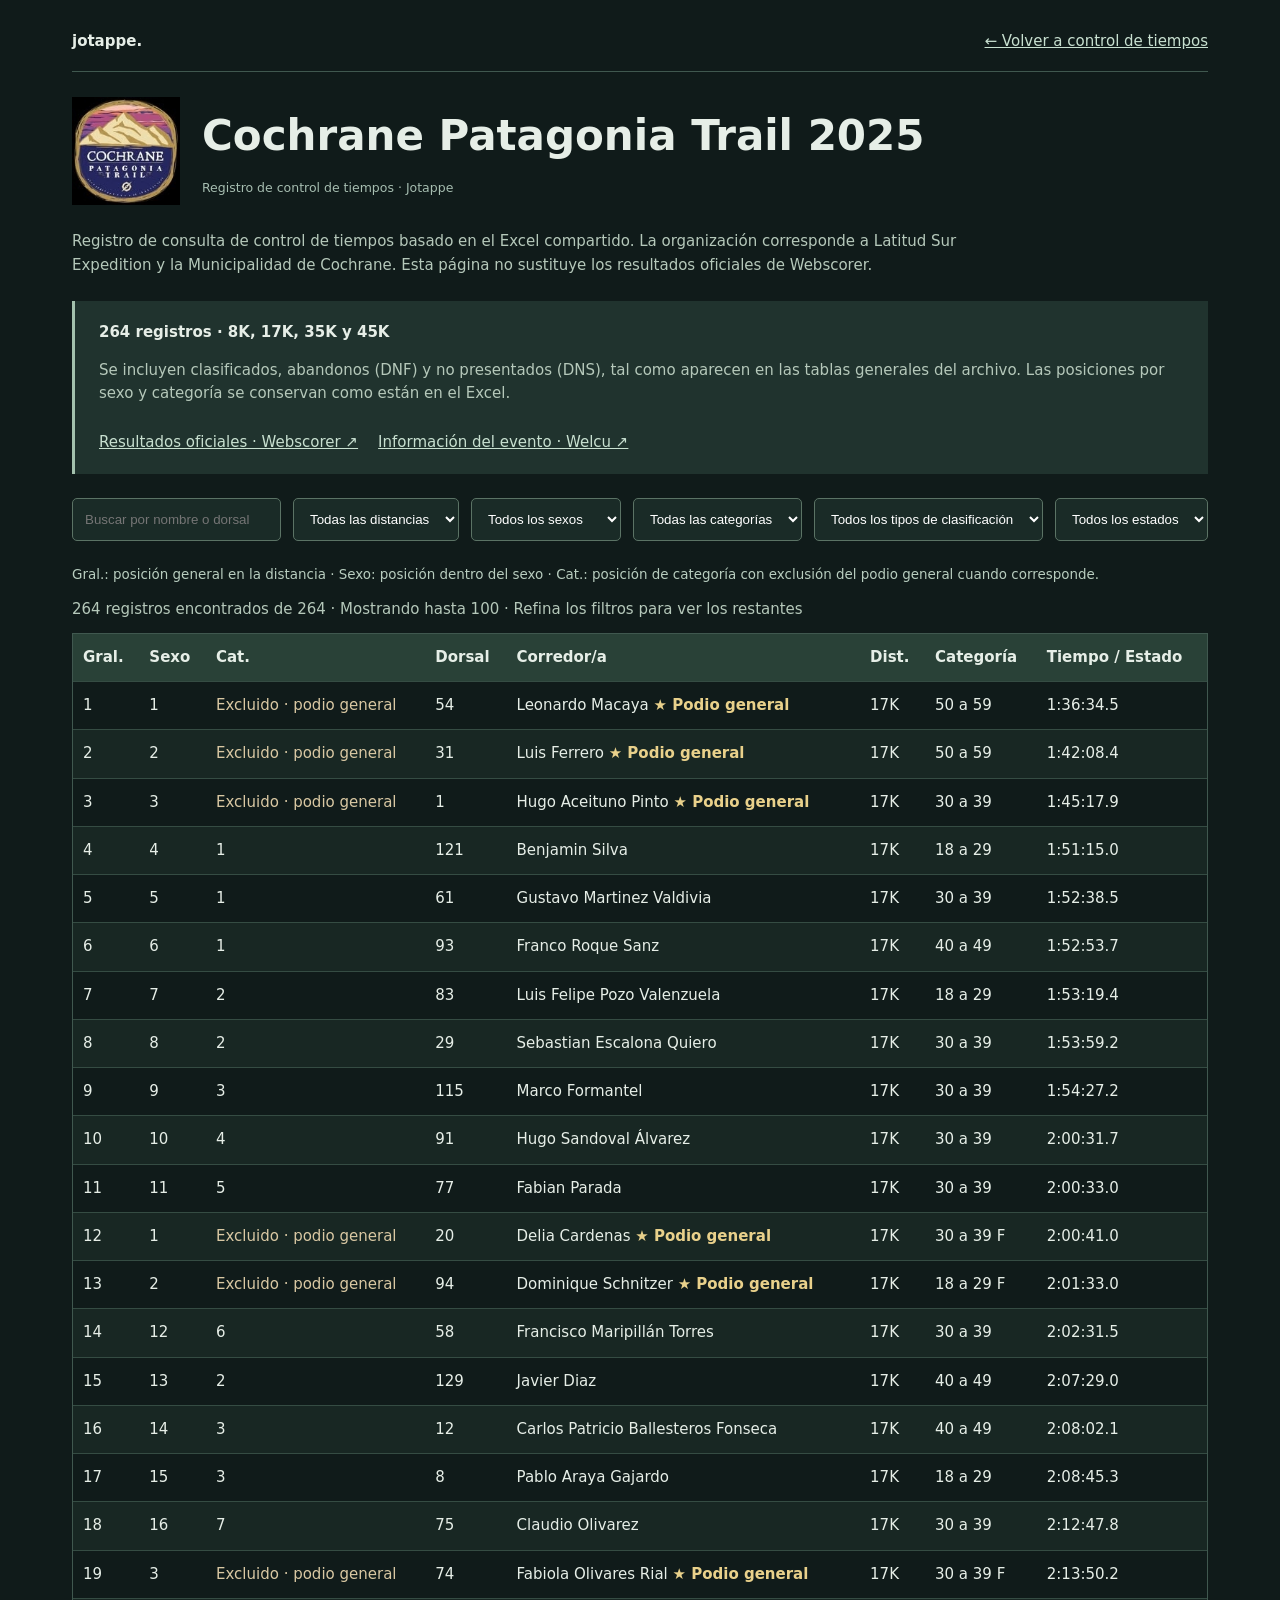
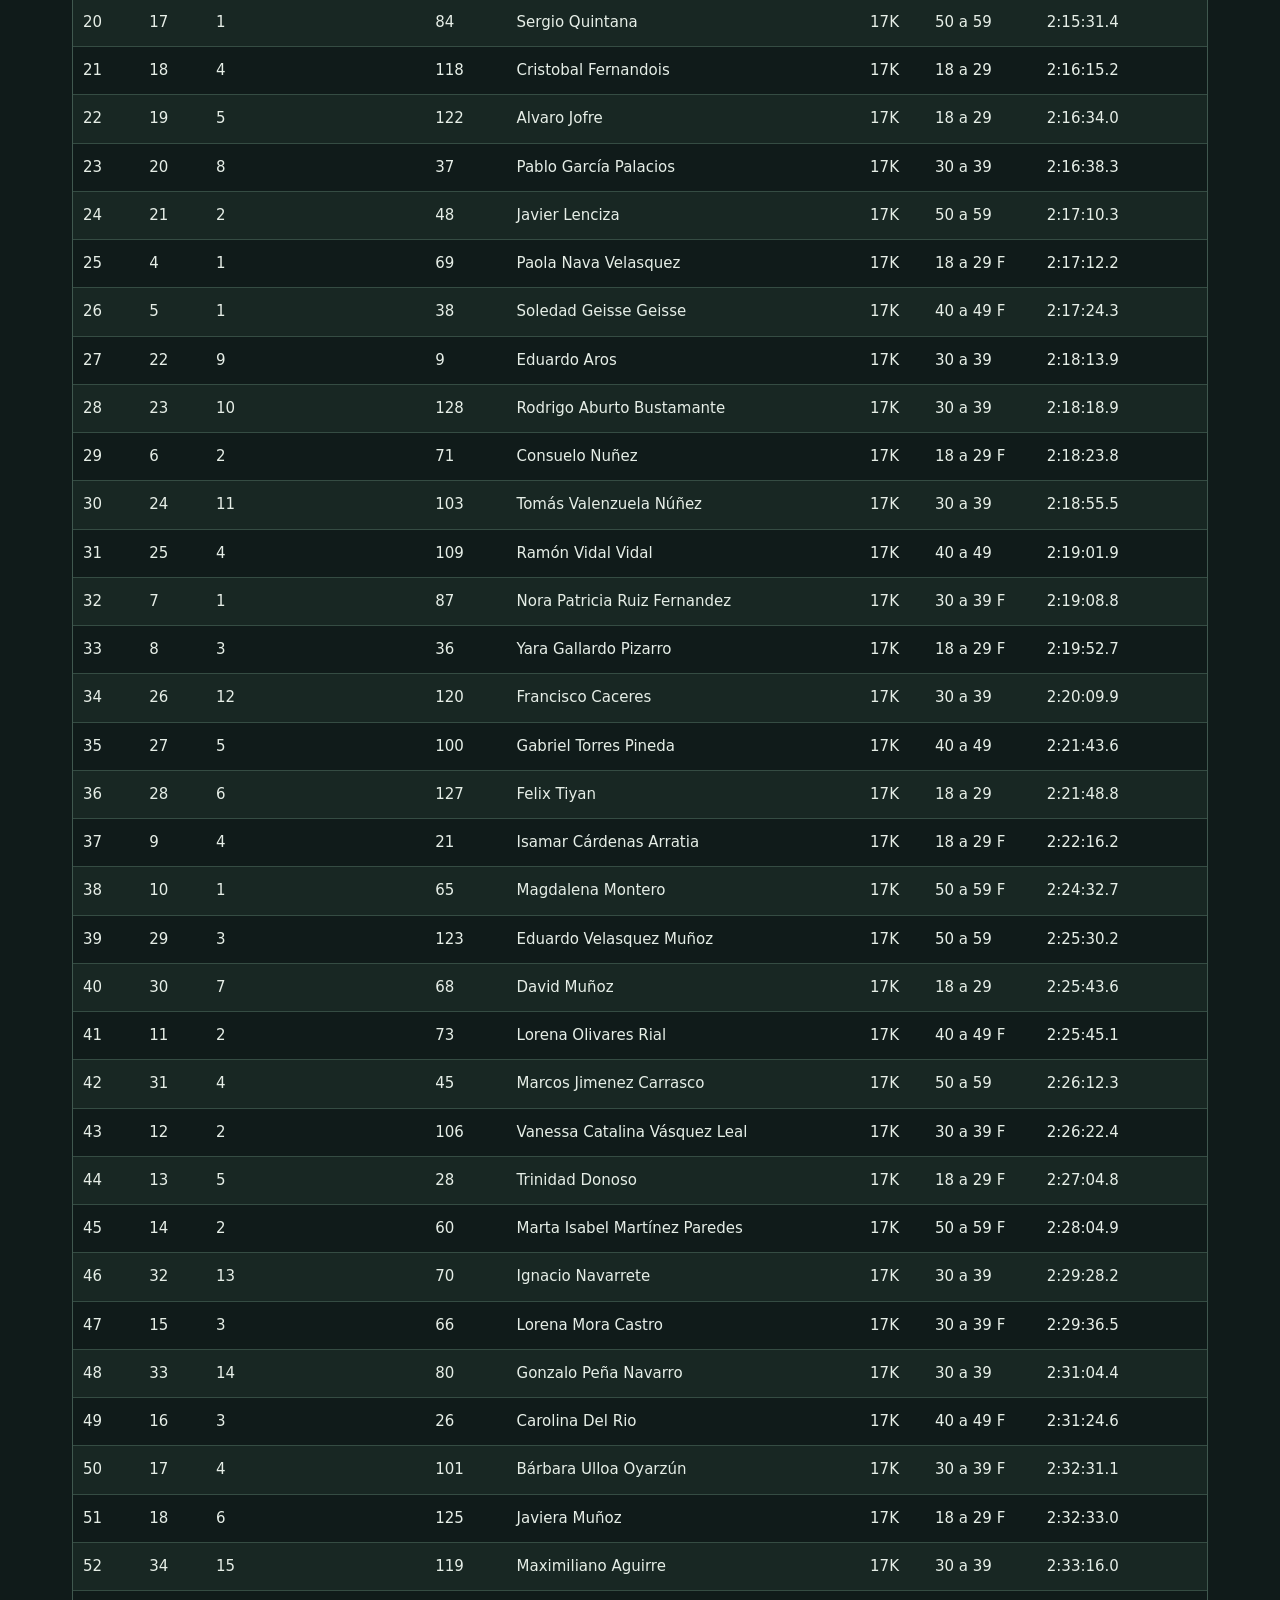
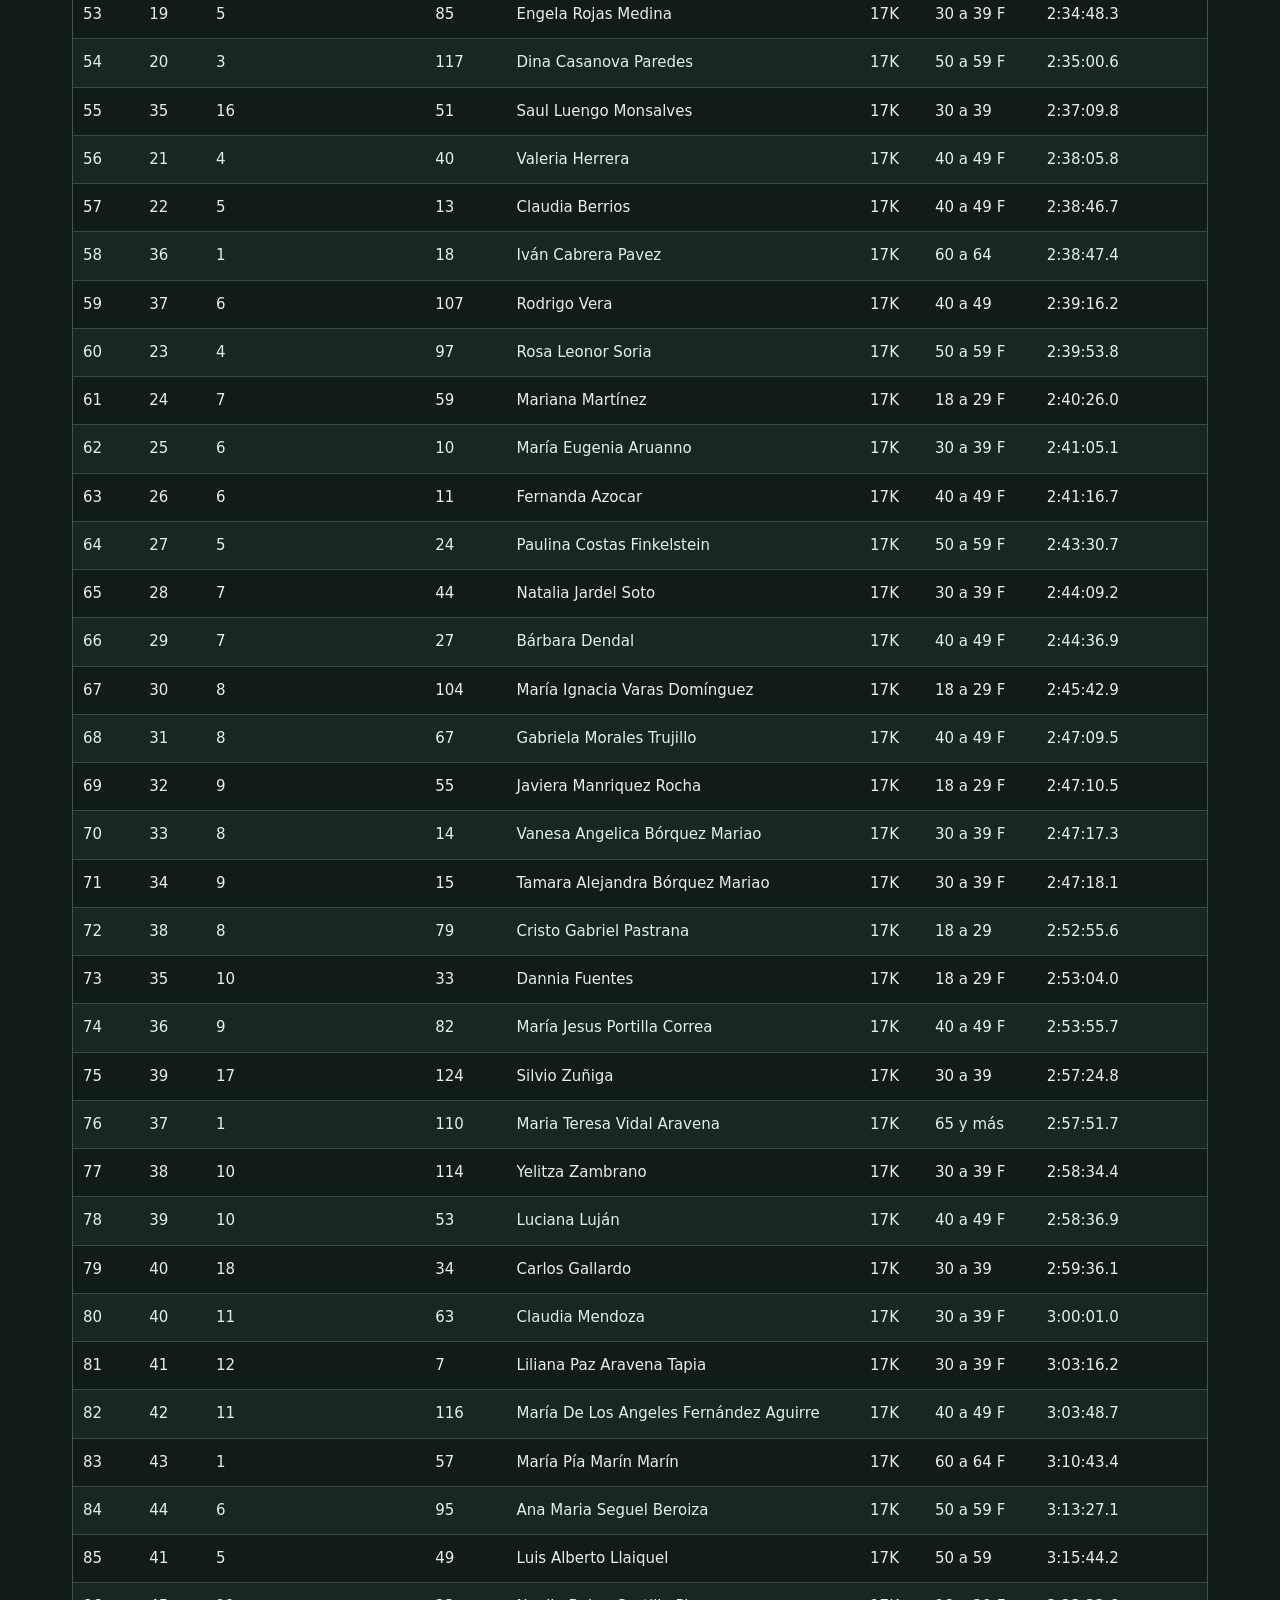
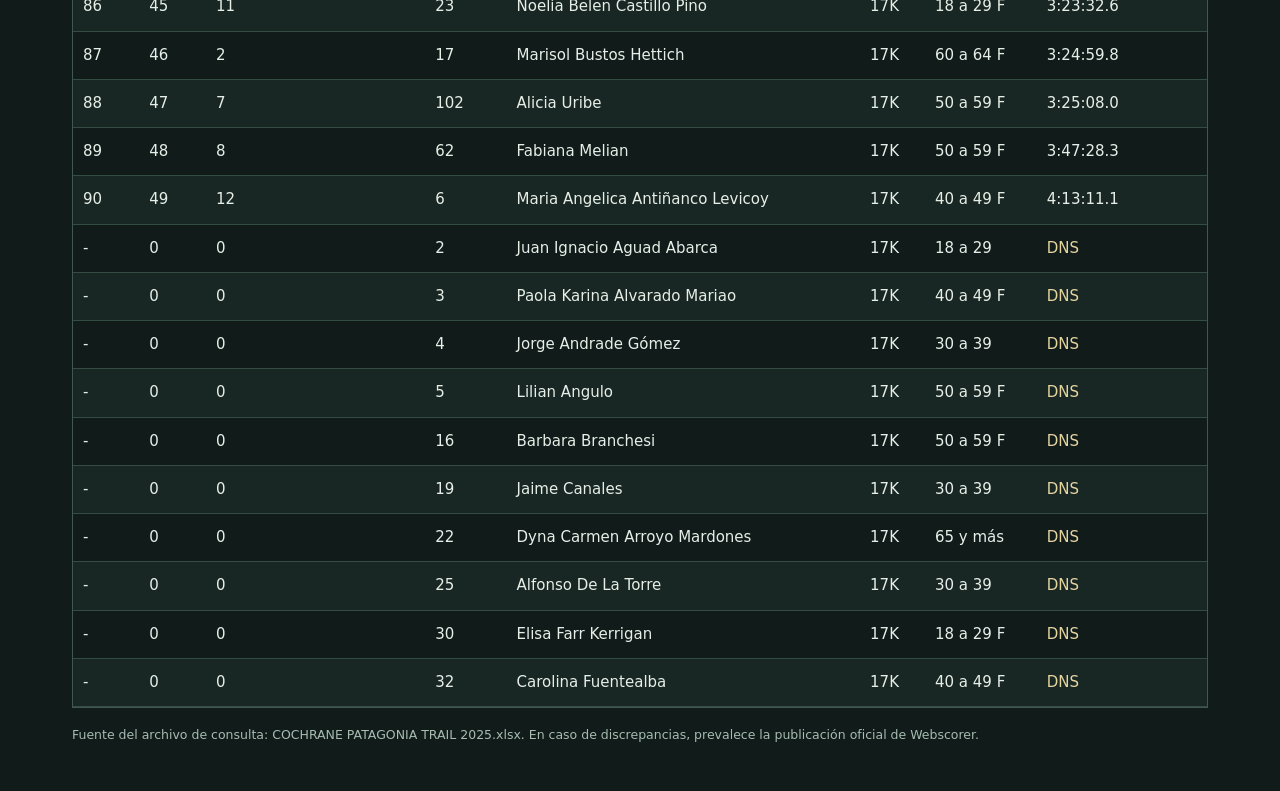
==== commit 5831c134: "Retirar analítica y actualizar privacidad y seguridad" ====
--- a/cronometraje/cochrane-patagonia-trail-2025/index.html
+++ b/cronometraje/cochrane-patagonia-trail-2025/index.html
@@ -1,5 +1,5 @@
 <!doctype html><html lang="es"><head>
 <link rel="canonical" href="https://jotappe.com/cronometraje/cochrane-patagonia-trail-2025/"><meta name="description" content="Consulta de resultados y tiempos de Cochrane Patagonia Trail 2025, con referencia a la publicación oficial."><meta property="og:type" content="website"><meta property="og:url" content="https://jotappe.com/cronometraje/cochrane-patagonia-trail-2025/"><meta property="og:site_name" content="Jotappe"><meta name="twitter:card" content="summary">
 <meta charset="utf-8"><meta name="viewport" content="width=device-width,initial-scale=1"><title>Registro de control de tiempos · Cochrane Patagonia Trail 2025 | Jotappe</title><style>
-:root{color-scheme:dark;--bg:#101b1a;--card:#20332e;--line:#40584f;--txt:#e6eee7;--muted:#b5c8ba}*{box-sizing:border-box}body{margin:0;background:var(--bg);color:var(--txt);font:15px/1.55 system-ui,Arial,sans-serif}.wrap{max-width:1180px;margin:auto;padding:30px 22px}header{display:flex;justify-content:space-between;align-items:center;border-bottom:1px solid var(--line);padding-bottom:18px}.event-header{display:flex;gap:22px;align-items:center;margin:25px 0}.event-logo{width:108px;height:108px;object-fit:contain;flex-shrink:0}.event-header h1{margin:0 0 8px}.podium{font-weight:700;color:#e9d18b}.no-category{color:#d9c8a3}.award-legend{font-size:.84rem;color:#b8cdbf;margin-bottom:12px}@media(max-width:600px){.event-logo{width:78px;height:78px}.event-header{gap:12px}}a{color:#c8e0d0}h1{font-size:clamp(26px,4vw,42px);margin:32px 0 10px}p{color:var(--muted)}.intro{max-width:900px}.meta{background:var(--card);padding:20px 24px;margin:24px 0;border-left:3px solid #a3c1ad}.filters{display:flex;flex-wrap:wrap;gap:12px;margin:24px 0}.filters>*{background:#1a2b27;border:1px solid #5b7365;color:white;padding:12px;border-radius:5px;min-width:150px}input{flex:1;min-width:220px}.stats{color:var(--muted);margin:12px 0}.table-scroll{overflow-x:auto;border:1px solid var(--line)}table{border-collapse:collapse;width:100%;min-width:860px}th,td{text-align:left;padding:12px 10px;border-bottom:1px solid #354c43}th{background:#294137;position:sticky;top:0}tr:nth-child(even){background:#182723}.status{color:#e3d4a0}small{color:#a6bdb0}.links{display:flex;gap:20px;flex-wrap:wrap;margin-top:25px}@media(max-width:600px){.wrap{padding:18px 12px}.meta{padding:16px}.filters>*{flex:1}}</style></head><body><main class="wrap"><header><strong>jotappe.</strong><a href="../../cronometraje-deportivo.html">← Volver a control de tiempos</a></header><div class="event-header"><img class="event-logo" src="[data-uri]" alt="Logotipo oficial de Cochrane Patagonia Trail 2025"><div><h1>Cochrane Patagonia Trail 2025</h1><small>Registro de control de tiempos · Jotappe</small></div></div><p class="intro">Registro de consulta de control de tiempos basado en el Excel compartido. La organización corresponde a Latitud Sur Expedition y la Municipalidad de Cochrane. Esta página no sustituye los resultados oficiales de Webscorer.</p><div class="meta"><strong>264 registros · 8K, 17K, 35K y 45K</strong><p>Se incluyen clasificados, abandonos (DNF) y no presentados (DNS), tal como aparecen en las tablas generales del archivo. Las posiciones por sexo y categoría se conservan como están en el Excel.</p><div class="links"><a href="https://www.webscorer.com/race?raceid=414865&amp;embed=1" target="_blank" rel="noopener">Resultados oficiales · Webscorer ↗</a><a href="https://welcu.com/lse-latitud-sur/cochrane-patagonia-trail-2025" target="_blank" rel="noopener">Información del evento · Welcu ↗</a></div></div><div class="filters"><input id="q" type="search" placeholder="Buscar por nombre o dorsal" aria-label="Buscar"><select id="dist"><option value="">Todas las distancias</option><option>8K</option><option>17K</option><option>35K</option><option>45K</option></select><select id="gender"><option value="">Todos los sexos</option><option value="F">Femenino</option><option value="M">Masculino</option></select><select id="category"><option value="">Todas las categorías</option></select><select id="award"><option value="">Todos los tipos de clasificación</option><option value="podium">Podio general por sexo</option><option value="category">Clasificación por categoría</option></select><select id="status"><option value="">Todos los estados</option><option value="FIN">Con tiempo</option><option value="DNS">DNS</option><option value="DNF">DNF</option></select></div><p class="award-legend">Gral.: posición general en la distancia · Sexo: posición dentro del sexo · Cat.: posición de categoría con exclusión del podio general cuando corresponde.</p><p class="stats" id="count" aria-live="polite"></p><div class="table-scroll"><table><thead><tr><th>Gral.</th><th>Sexo</th><th>Cat.</th><th>Dorsal</th><th>Corredor/a</th><th>Dist.</th><th>Categoría</th><th>Tiempo / Estado</th></tr></thead><tbody id="body"></tbody></table></div><p><small>Fuente del archivo de consulta: COCHRANE PATAGONIA TRAIL 2025.xlsx. En caso de discrepancias, prevalece la publicación oficial de Webscorer.</small></p></main><script src="../../assets/cochrane-consulta.js" defer></script><script src="../../assets/analytics.js" defer></script>
+:root{color-scheme:dark;--bg:#101b1a;--card:#20332e;--line:#40584f;--txt:#e6eee7;--muted:#b5c8ba}*{box-sizing:border-box}body{margin:0;background:var(--bg);color:var(--txt);font:15px/1.55 system-ui,Arial,sans-serif}.wrap{max-width:1180px;margin:auto;padding:30px 22px}header{display:flex;justify-content:space-between;align-items:center;border-bottom:1px solid var(--line);padding-bottom:18px}.event-header{display:flex;gap:22px;align-items:center;margin:25px 0}.event-logo{width:108px;height:108px;object-fit:contain;flex-shrink:0}.event-header h1{margin:0 0 8px}.podium{font-weight:700;color:#e9d18b}.no-category{color:#d9c8a3}.award-legend{font-size:.84rem;color:#b8cdbf;margin-bottom:12px}@media(max-width:600px){.event-logo{width:78px;height:78px}.event-header{gap:12px}}a{color:#c8e0d0}h1{font-size:clamp(26px,4vw,42px);margin:32px 0 10px}p{color:var(--muted)}.intro{max-width:900px}.meta{background:var(--card);padding:20px 24px;margin:24px 0;border-left:3px solid #a3c1ad}.filters{display:flex;flex-wrap:wrap;gap:12px;margin:24px 0}.filters>*{background:#1a2b27;border:1px solid #5b7365;color:white;padding:12px;border-radius:5px;min-width:150px}input{flex:1;min-width:220px}.stats{color:var(--muted);margin:12px 0}.table-scroll{overflow-x:auto;border:1px solid var(--line)}table{border-collapse:collapse;width:100%;min-width:860px}th,td{text-align:left;padding:12px 10px;border-bottom:1px solid #354c43}th{background:#294137;position:sticky;top:0}tr:nth-child(even){background:#182723}.status{color:#e3d4a0}small{color:#a6bdb0}.links{display:flex;gap:20px;flex-wrap:wrap;margin-top:25px}@media(max-width:600px){.wrap{padding:18px 12px}.meta{padding:16px}.filters>*{flex:1}}</style></head><body><main class="wrap"><header><strong>jotappe.</strong><a href="../../cronometraje-deportivo.html">← Volver a control de tiempos</a></header><div class="event-header"><img class="event-logo" src="[data-uri]" alt="Logotipo oficial de Cochrane Patagonia Trail 2025"><div><h1>Cochrane Patagonia Trail 2025</h1><small>Registro de control de tiempos · Jotappe</small></div></div><p class="intro">Registro de consulta de control de tiempos basado en el Excel compartido. La organización corresponde a Latitud Sur Expedition y la Municipalidad de Cochrane. Esta página no sustituye los resultados oficiales de Webscorer.</p><div class="meta"><strong>264 registros · 8K, 17K, 35K y 45K</strong><p>Se incluyen clasificados, abandonos (DNF) y no presentados (DNS), tal como aparecen en las tablas generales del archivo. Las posiciones por sexo y categoría se conservan como están en el Excel.</p><div class="links"><a href="https://www.webscorer.com/race?raceid=414865&amp;embed=1" target="_blank" rel="noopener">Resultados oficiales · Webscorer ↗</a><a href="https://welcu.com/lse-latitud-sur/cochrane-patagonia-trail-2025" target="_blank" rel="noopener">Información del evento · Welcu ↗</a></div></div><div class="filters"><input id="q" type="search" placeholder="Buscar por nombre o dorsal" aria-label="Buscar"><select id="dist"><option value="">Todas las distancias</option><option>8K</option><option>17K</option><option>35K</option><option>45K</option></select><select id="gender"><option value="">Todos los sexos</option><option value="F">Femenino</option><option value="M">Masculino</option></select><select id="category"><option value="">Todas las categorías</option></select><select id="award"><option value="">Todos los tipos de clasificación</option><option value="podium">Podio general por sexo</option><option value="category">Clasificación por categoría</option></select><select id="status"><option value="">Todos los estados</option><option value="FIN">Con tiempo</option><option value="DNS">DNS</option><option value="DNF">DNF</option></select></div><p class="award-legend">Gral.: posición general en la distancia · Sexo: posición dentro del sexo · Cat.: posición de categoría con exclusión del podio general cuando corresponde.</p><p class="stats" id="count" aria-live="polite"></p><div class="table-scroll"><table><thead><tr><th>Gral.</th><th>Sexo</th><th>Cat.</th><th>Dorsal</th><th>Corredor/a</th><th>Dist.</th><th>Categoría</th><th>Tiempo / Estado</th></tr></thead><tbody id="body"></tbody></table></div><p><small>Fuente del archivo de consulta: COCHRANE PATAGONIA TRAIL 2025.xlsx. En caso de discrepancias, prevalece la publicación oficial de Webscorer.</small></p></main><script src="../../assets/cochrane-consulta.js" defer></script>
 </body></html>
